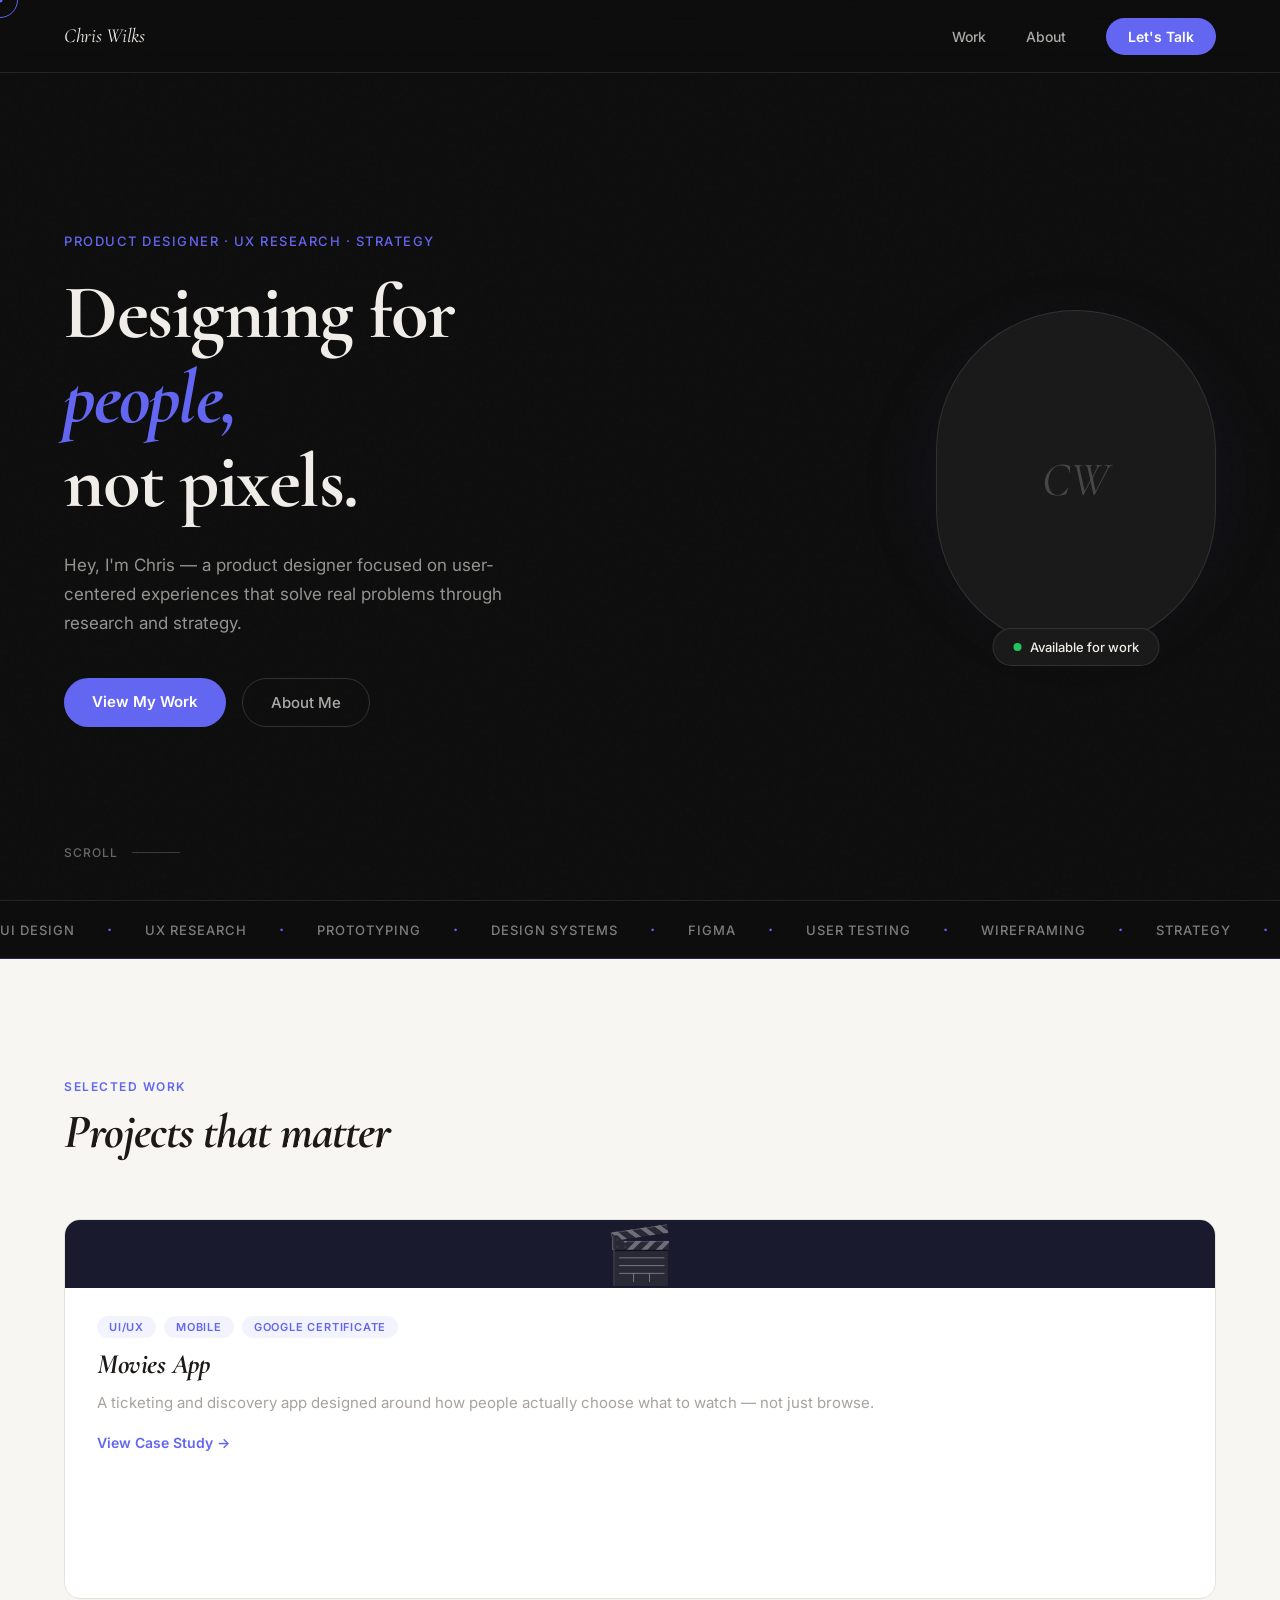
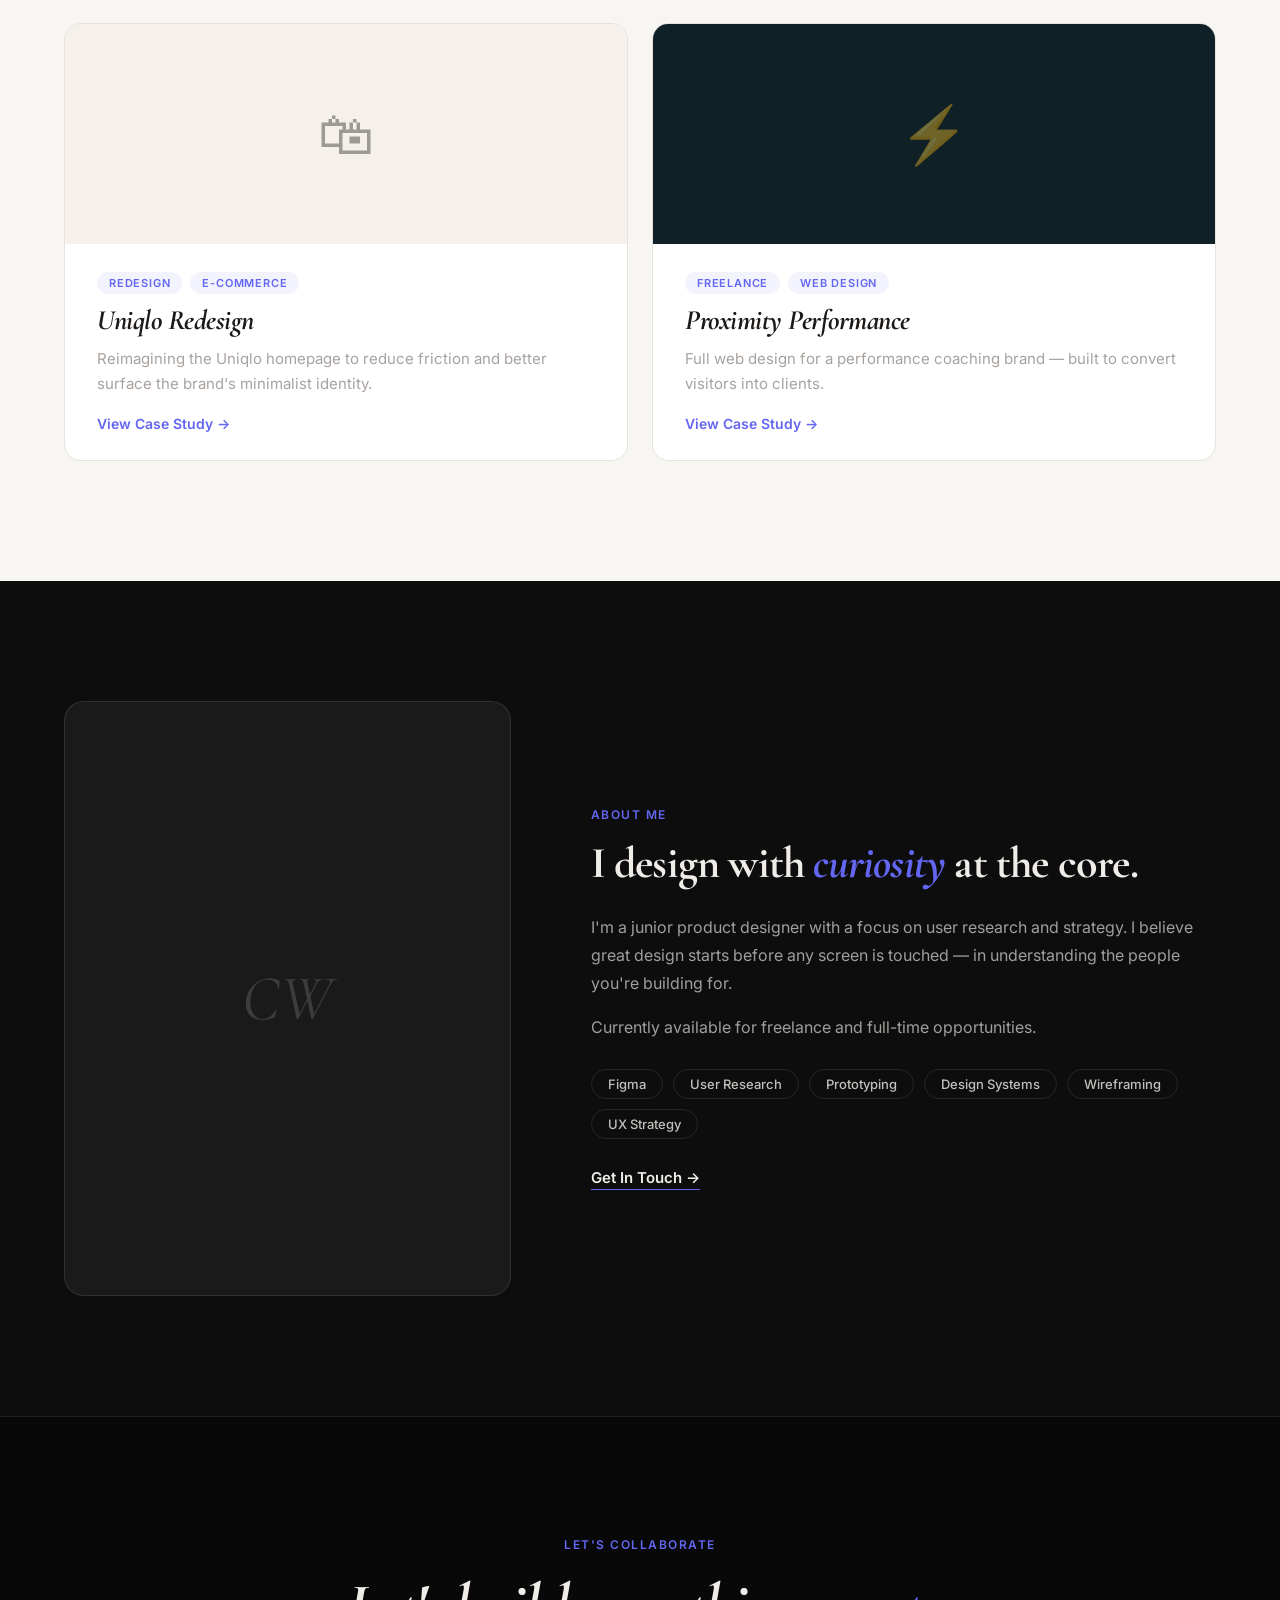
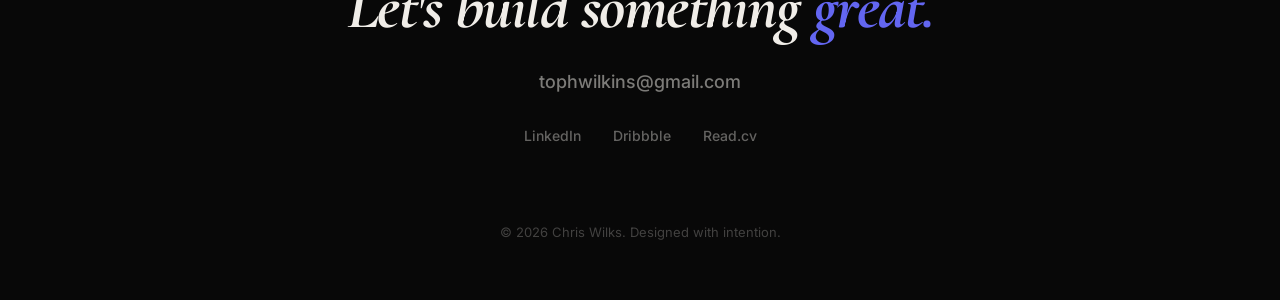
==== index.html @ 3cba1831 "Add files via upload" ====
<!DOCTYPE html>
<html lang="en">
<head>
  <meta charset="UTF-8" />
  <meta name="viewport" content="width=device-width, initial-scale=1.0"/>
  <title>Chris Wilks — Product Designer</title>
  <link href="https://fonts.googleapis.com/css2?family=Cormorant+Garamond:ital,wght@0,600;1,400;1,600;1,700&family=Inter:wght@400;500;600&display=swap" rel="stylesheet">
  <link rel="stylesheet" href="style.css">
</head>
<body>

  <!-- Custom Cursor -->
  <div class="cursor" id="cursor"></div>
  <div class="cursor-dot" id="cursorDot"></div>

  <!-- ══ NAV ══ -->
  <nav class="nav">
    <a href="/" class="nav__logo">Chris Wilks</a>
    <ul class="nav__links" id="navLinks">
      <li><a href="#work">Work</a></li>
      <li><a href="#about">About</a></li>
      <li><a href="#contact" class="nav__cta">Let's Talk</a></li>
    </ul>
    <button class="nav__hamburger" id="navHamburger" aria-label="Toggle menu">
      <span></span>
      <span></span>
      <span></span>
    </button>
  </nav>
  <div class="nav__overlay" id="navOverlay"></div>

  <!-- ══ HERO ══ -->
  <section class="hero">
    <div class="hero__inner">
      <div class="hero__text">
        <p class="hero__eyebrow">Product Designer · UX Research · Strategy</p>
        <h1 class="hero__heading">
          <span class="hero__line" data-delay="0">Designing for</span>
          <span class="hero__line hero__line--italic" data-delay="120">people,</span>
          <span class="hero__line" data-delay="240">not pixels.</span>
        </h1>
        <p class="hero__sub">Hey, I'm Chris — a product designer focused on user-centered experiences that solve real problems through research and strategy.</p>
        <div class="hero__actions">
          <a href="#work" class="hero__btn-primary">View My Work</a>
          <a href="#about" class="hero__btn-ghost">About Me</a>
        </div>
      </div>
      <div class="hero__visual">
        <div class="hero__blob"></div>
        <div class="hero__avatar">
          <div class="hero__avatar-placeholder">CW</div>
        </div>
        <div class="hero__badge">
          <span class="hero__badge-dot"></span>
          Available for work
        </div>
      </div>
    </div>
    <div class="hero__scroll">
      <span>Scroll</span>
      <div class="hero__scroll-line"></div>
    </div>
  </section>

  <!-- ══ MARQUEE ══ -->
  <div class="marquee">
    <div class="marquee__track">
      <span>UI Design</span>
      <span class="marquee__dot">·</span>
      <span>UX Research</span>
      <span class="marquee__dot">·</span>
      <span>Prototyping</span>
      <span class="marquee__dot">·</span>
      <span>Design Systems</span>
      <span class="marquee__dot">·</span>
      <span>Figma</span>
      <span class="marquee__dot">·</span>
      <span>User Testing</span>
      <span class="marquee__dot">·</span>
      <span>Wireframing</span>
      <span class="marquee__dot">·</span>
      <span>Strategy</span>
      <span class="marquee__dot">·</span>
      <span>UI Design</span>
      <span class="marquee__dot">·</span>
      <span>UX Research</span>
      <span class="marquee__dot">·</span>
      <span>Prototyping</span>
      <span class="marquee__dot">·</span>
      <span>Design Systems</span>
      <span class="marquee__dot">·</span>
      <span>Figma</span>
      <span class="marquee__dot">·</span>
      <span>User Testing</span>
      <span class="marquee__dot">·</span>
      <span>Wireframing</span>
      <span class="marquee__dot">·</span>
      <span>Strategy</span>
      <span class="marquee__dot">·</span>
    </div>
  </div>

  <!-- ══ WORK ══ -->
  <section class="work" id="work">
    <div class="work__inner">
      <div class="work__header">
        <p class="work__eyebrow">Selected Work</p>
        <h2 class="work__heading">Projects that matter</h2>
      </div>

      <div class="work__grid">

        <a href="#" class="work__card work__card--large">
          <div class="work__card-image" style="background-color: #1a1a2e;">
            <div class="work__card-img-placeholder">🎬</div>
          </div>
          <div class="work__card-content">
            <div class="work__card-tags">
              <span class="work__tag">UI/UX</span>
              <span class="work__tag">Mobile</span>
              <span class="work__tag">Google Certificate</span>
            </div>
            <h3 class="work__card-title">Movies App</h3>
            <p class="work__card-desc">A ticketing and discovery app designed around how people actually choose what to watch — not just browse.</p>
            <span class="work__card-link">View Case Study →</span>
          </div>
        </a>

        <a href="#" class="work__card">
          <div class="work__card-image" style="background-color: #f5f0eb;">
            <div class="work__card-img-placeholder">🛍</div>
          </div>
          <div class="work__card-content">
            <div class="work__card-tags">
              <span class="work__tag">Redesign</span>
              <span class="work__tag">E-commerce</span>
            </div>
            <h3 class="work__card-title">Uniqlo Redesign</h3>
            <p class="work__card-desc">Reimagining the Uniqlo homepage to reduce friction and better surface the brand's minimalist identity.</p>
            <span class="work__card-link">View Case Study →</span>
          </div>
        </a>

        <a href="#" class="work__card">
          <div class="work__card-image" style="background-color: #0f2027;">
            <div class="work__card-img-placeholder">⚡</div>
          </div>
          <div class="work__card-content">
            <div class="work__card-tags">
              <span class="work__tag">Freelance</span>
              <span class="work__tag">Web Design</span>
            </div>
            <h3 class="work__card-title">Proximity Performance</h3>
            <p class="work__card-desc">Full web design for a performance coaching brand — built to convert visitors into clients.</p>
            <span class="work__card-link">View Case Study →</span>
          </div>
        </a>

      </div>
    </div>
  </section>

  <!-- ══ ABOUT ══ -->
  <section class="about" id="about">
    <div class="about__inner">
      <div class="about__left">
        <div class="about__photo">
          <div class="about__photo-placeholder">CW</div>
        </div>
      </div>
      <div class="about__right">
        <p class="about__eyebrow">About Me</p>
        <h2 class="about__heading">I design with <em>curiosity</em> at the core.</h2>
        <p class="about__bio">I'm a junior product designer with a focus on user research and strategy. I believe great design starts before any screen is touched — in understanding the people you're building for.</p>
        <p class="about__bio">Currently available for freelance and full-time opportunities.</p>
        <div class="about__skills">
          <span class="about__skill">Figma</span>
          <span class="about__skill">User Research</span>
          <span class="about__skill">Prototyping</span>
          <span class="about__skill">Design Systems</span>
          <span class="about__skill">Wireframing</span>
          <span class="about__skill">UX Strategy</span>
        </div>
        <a href="mailto:tophwilkins@gmail.com" class="about__btn">Get In Touch →</a>
      </div>
    </div>
  </section>

  <!-- ══ FOOTER CTA ══ -->
  <footer class="footer" id="contact">
    <div class="footer__inner">
      <p class="footer__eyebrow">Let's collaborate</p>
      <h2 class="footer__heading">Let's build something <em>great.</em></h2>
      <a href="mailto:tophwilkins@gmail.com" class="footer__email">tophwilkins@gmail.com</a>
      <div class="footer__links">
        <a href="#">LinkedIn</a>
        <a href="#">Dribbble</a>
        <a href="#">Read.cv</a>
      </div>
      <p class="footer__copy">© 2026 Chris Wilks. Designed with intention.</p>
    </div>
  </footer>

  <script src="script.js"></script>
</body>
</html>
---- style.css ----
/* ══════════════════════════════════
   RESET & BASE
══════════════════════════════════ */

*, *::before, *::after {
  box-sizing: border-box;
  margin: 0;
  padding: 0;
}

:root {
  --bg-dark: #0D0D0D;
  --bg-light: #F7F6F3;
  --text-light: #F0EDE8;
  --text-dark: #1C1917;
  --text-muted: #A8A29E;
  --accent: #6366F1;
  --border: #E5E2DC;
  --border-dark: rgba(255,255,255,0.1);
  --font-serif: 'Babylon', 'Cormorant Garamond', Georgia, serif;
  --font-sans: 'Inter', sans-serif;
}

html {
  scroll-behavior: smooth;
}

body {
  font-family: var(--font-sans);
  background: var(--bg-light);
  color: var(--text-dark);
  cursor: none;
  overflow-x: hidden;
}

/* Restore cursor on touch devices */
@media (hover: none) {
  body { cursor: auto; }
  .cursor, .cursor-dot { display: none; }
}

a {
  text-decoration: none;
  color: inherit;
}

/* ══════════════════════════════════
   CUSTOM CURSOR
══════════════════════════════════ */

.cursor {
  position: fixed;
  width: 36px;
  height: 36px;
  border: 1.5px solid var(--accent);
  border-radius: 50%;
  pointer-events: none;
  z-index: 9999;
  transform: translate(-50%, -50%);
  transition: transform 0.15s ease, width 0.2s ease, height 0.2s ease, background 0.2s ease;
}

.cursor-dot {
  position: fixed;
  width: 5px;
  height: 5px;
  background: var(--accent);
  border-radius: 50%;
  pointer-events: none;
  z-index: 9999;
  transform: translate(-50%, -50%);
  transition: transform 0.05s ease;
}

body:has(a:hover) .cursor,
body:has(button:hover) .cursor {
  width: 56px;
  height: 56px;
  background: rgba(99, 102, 241, 0.1);
}

/* ══════════════════════════════════
   NAV
══════════════════════════════════ */

.nav {
  position: fixed;
  top: 0;
  left: 0;
  right: 0;
  z-index: 100;
  display: flex;
  align-items: center;
  justify-content: space-between;
  padding: 24px 64px;
  background: rgba(13, 13, 13, 0.85);
  backdrop-filter: blur(12px);
  -webkit-backdrop-filter: blur(12px);
  border-bottom: 1px solid var(--border-dark);
  transition: padding 0.3s ease;
}

.nav__hamburger { display: none; }

.nav__logo {
  font-family: var(--font-serif);
  font-style: italic;
  font-size: 20px;
  color: var(--text-light);
  letter-spacing: -0.3px;
}

.nav__links {
  display: flex;
  align-items: center;
  gap: 40px;
  list-style: none;
}

.nav__links a {
  font-size: 14px;
  font-weight: 500;
  color: rgba(240, 237, 232, 0.7);
  transition: color 0.2s ease;
}

.nav__links a:hover {
  color: var(--text-light);
}

.nav__cta {
  background: var(--accent) !important;
  color: #ffffff !important;
  padding: 10px 22px;
  border-radius: 100px;
  font-weight: 600 !important;
  transition: opacity 0.2s ease !important;
}

.nav__cta:hover {
  opacity: 0.88;
}

/* ══════════════════════════════════
   HERO
══════════════════════════════════ */

.hero {
  min-height: 100vh;
  background: var(--bg-dark);
  display: flex;
  flex-direction: column;
  justify-content: center;
  padding: 140px 64px 80px;
  position: relative;
  overflow: hidden;
}

.hero::before {
  content: '';
  position: absolute;
  inset: 0;
  background-image: url("data:image/svg+xml,%3Csvg viewBox='0 0 256 256' xmlns='http://www.w3.org/2000/svg'%3E%3Cfilter id='noise'%3E%3CfeTurbulence type='fractalNoise' baseFrequency='0.9' numOctaves='4' stitchTiles='stitch'/%3E%3C/filter%3E%3Crect width='100%25' height='100%25' filter='url(%23noise)' opacity='0.04'/%3E%3C/svg%3E");
  opacity: 0.4;
  pointer-events: none;
}

.hero__inner {
  display: flex;
  align-items: center;
  justify-content: space-between;
  gap: 60px;
  max-width: 1200px;
  margin: 0 auto;
  width: 100%;
  position: relative;
  z-index: 1;
}

.hero__text {
  max-width: 640px;
}

.hero__eyebrow {
  font-size: 13px;
  font-weight: 500;
  letter-spacing: 1.5px;
  text-transform: uppercase;
  color: var(--accent);
  margin-bottom: 24px;
  opacity: 0;
  transform: translateY(16px);
  animation: fadeUp 0.6s ease forwards 0.1s;
}

.hero__heading {
  font-family: var(--font-serif);
  font-size: clamp(52px, 6vw, 80px);
  line-height: 1.05;
  color: var(--text-light);
  letter-spacing: -1.5px;
  margin-bottom: 28px;
  display: flex;
  flex-direction: column;
  gap: 4px;
}

.hero__line {
  display: block;
  opacity: 0;
  transform: translateY(24px);
  animation: fadeUp 0.7s ease forwards;
}

.hero__line[data-delay="0"]   { animation-delay: 0.25s; }
.hero__line[data-delay="120"] { animation-delay: 0.37s; }
.hero__line[data-delay="240"] { animation-delay: 0.49s; }

.hero__line--italic {
  font-style: italic;
  color: var(--accent);
}

.hero__sub {
  font-size: 17px;
  line-height: 1.7;
  color: rgba(240, 237, 232, 0.6);
  margin-bottom: 40px;
  max-width: 480px;
  opacity: 0;
  transform: translateY(16px);
  animation: fadeUp 0.6s ease forwards 0.6s;
}

.hero__actions {
  display: flex;
  gap: 16px;
  opacity: 0;
  transform: translateY(16px);
  animation: fadeUp 0.6s ease forwards 0.75s;
}

.hero__btn-primary {
  background: var(--accent);
  color: #ffffff;
  padding: 14px 28px;
  border-radius: 100px;
  font-weight: 600;
  font-size: 15px;
  transition: opacity 0.2s ease, transform 0.2s ease;
}

.hero__btn-primary:hover {
  opacity: 0.88;
  transform: translateY(-2px);
}

.hero__btn-ghost {
  color: rgba(240, 237, 232, 0.7);
  padding: 14px 28px;
  border-radius: 100px;
  border: 1px solid rgba(255,255,255,0.15);
  font-weight: 500;
  font-size: 15px;
  transition: border-color 0.2s ease, color 0.2s ease;
}

.hero__btn-ghost:hover {
  border-color: rgba(255,255,255,0.4);
  color: var(--text-light);
}

.hero__visual {
  position: relative;
  flex-shrink: 0;
  opacity: 0;
  animation: fadeUp 0.8s ease forwards 0.5s;
}

.hero__blob {
  position: absolute;
  width: 320px;
  height: 320px;
  border-radius: 50%;
  background: radial-gradient(circle, rgba(99,102,241,0.25) 0%, transparent 70%);
  top: 50%;
  left: 50%;
  transform: translate(-50%, -50%);
  filter: blur(40px);
  pointer-events: none;
}

.hero__avatar {
  width: 280px;
  height: 340px;
  border-radius: 160px;
  background: #1a1a1a;
  border: 1px solid var(--border-dark);
  overflow: hidden;
  display: flex;
  align-items: center;
  justify-content: center;
  position: relative;
}

.hero__avatar-placeholder {
  font-family: var(--font-serif);
  font-style: italic;
  font-size: 48px;
  color: rgba(255,255,255,0.2);
}

.hero__badge {
  position: absolute;
  bottom: -16px;
  left: 50%;
  transform: translateX(-50%);
  background: #1a1a1a;
  border: 1px solid var(--border-dark);
  border-radius: 100px;
  padding: 10px 20px;
  font-size: 13px;
  font-weight: 500;
  color: var(--text-light);
  white-space: nowrap;
  display: flex;
  align-items: center;
  gap: 8px;
}

.hero__badge-dot {
  width: 8px;
  height: 8px;
  background: #22c55e;
  border-radius: 50%;
  animation: pulse 2s ease infinite;
}

.hero__scroll {
  position: absolute;
  bottom: 40px;
  left: 64px;
  display: flex;
  align-items: center;
  gap: 14px;
  color: rgba(240,237,232,0.4);
  font-size: 12px;
  font-weight: 500;
  letter-spacing: 1px;
  text-transform: uppercase;
  z-index: 1;
  opacity: 0;
  animation: fadeUp 0.6s ease forwards 1s;
}

.hero__scroll-line {
  width: 48px;
  height: 1px;
  background: rgba(240,237,232,0.2);
  position: relative;
  overflow: hidden;
}

.hero__scroll-line::after {
  content: '';
  position: absolute;
  top: 0;
  left: -100%;
  width: 100%;
  height: 100%;
  background: var(--accent);
  animation: scrollLine 2s ease infinite 1.2s;
}

/* ══════════════════════════════════
   MARQUEE
══════════════════════════════════ */

.marquee {
  background: var(--bg-dark);
  border-top: 1px solid var(--border-dark);
  border-bottom: 1px solid rgba(99,102,241,0.3);
  padding: 18px 0;
  overflow: hidden;
}

.marquee__track {
  display: flex;
  align-items: center;
  gap: 32px;
  white-space: nowrap;
  animation: marqueeScroll 22s linear infinite;
  width: max-content;
}

.marquee__track span {
  font-size: 13px;
  font-weight: 500;
  letter-spacing: 1px;
  text-transform: uppercase;
  color: rgba(240,237,232,0.5);
}

.marquee__dot {
  color: var(--accent) !important;
  font-size: 18px !important;
}

/* ══════════════════════════════════
   WORK
══════════════════════════════════ */

.work {
  background: var(--bg-light);
  padding: 120px 64px;
}

.work__inner {
  max-width: 1200px;
  margin: 0 auto;
}

.work__header {
  margin-bottom: 60px;
}

.work__eyebrow {
  font-size: 12px;
  font-weight: 600;
  letter-spacing: 1.5px;
  text-transform: uppercase;
  color: var(--accent);
  margin-bottom: 12px;
}

.work__heading {
  font-family: var(--font-serif);
  font-size: 48px;
  font-style: italic;
  line-height: 1.1;
  color: var(--text-dark);
  letter-spacing: -1px;
}

.work__grid {
  display: grid;
  grid-template-columns: 1fr 1fr;
  grid-template-rows: auto auto;
  gap: 24px;
}

.work__card--large {
  grid-column: 1 / -1;
  display: grid;
  grid-template-columns: 1.2fr 1fr;
  min-height: 380px;
}

.work__card {
  display: flex;
  flex-direction: column;
  border-radius: 16px;
  overflow: hidden;
  border: 1px solid var(--border);
  background: #ffffff;
  transition: transform 0.3s ease, box-shadow 0.3s ease;
}

.work__card:hover {
  transform: translateY(-6px);
  box-shadow: 0 24px 60px rgba(0,0,0,0.1);
}

.work__card-image {
  position: relative;
  overflow: hidden;
  display: flex;
  align-items: center;
  justify-content: center;
  min-height: 220px;
  background-size: cover;
  background-position: center;
  transition: transform 0.4s ease;
}

.work__card:hover .work__card-image {
  transform: scale(1.03);
}

.work__card--large .work__card-image {
  min-height: unset;
}

.work__card-img-placeholder {
  font-size: 56px;
  opacity: 0.4;
}

.work__card-content {
  padding: 28px 32px;
  display: flex;
  flex-direction: column;
  gap: 10px;
  justify-content: center;
}

.work__card-tags {
  display: flex;
  gap: 8px;
  flex-wrap: wrap;
}

.work__tag {
  font-size: 11px;
  font-weight: 600;
  letter-spacing: 0.8px;
  text-transform: uppercase;
  color: var(--accent);
  background: rgba(99,102,241,0.08);
  border-radius: 100px;
  padding: 4px 12px;
}

.work__card-title {
  font-family: var(--font-serif);
  font-size: 28px;
  font-style: italic;
  color: var(--text-dark);
  letter-spacing: -0.5px;
  line-height: 1.2;
}

.work__card-desc {
  font-size: 15px;
  line-height: 1.65;
  color: var(--text-muted);
}

.work__card-link {
  font-size: 14px;
  font-weight: 600;
  color: var(--accent);
  margin-top: 8px;
  display: inline-block;
  transition: letter-spacing 0.2s ease;
}

.work__card:hover .work__card-link {
  letter-spacing: 0.3px;
}

/* ══════════════════════════════════
   ABOUT
══════════════════════════════════ */

.about {
  background: var(--bg-dark);
  padding: 120px 64px;
}

.about__inner {
  max-width: 1200px;
  margin: 0 auto;
  display: grid;
  grid-template-columns: 1fr 1.4fr;
  gap: 80px;
  align-items: center;
}

.about__photo {
  aspect-ratio: 3/4;
  border-radius: 20px;
  overflow: hidden;
  background: #1a1a1a;
  border: 1px solid var(--border-dark);
  display: flex;
  align-items: center;
  justify-content: center;
}

.about__photo-placeholder {
  font-family: var(--font-serif);
  font-style: italic;
  font-size: 64px;
  color: rgba(255,255,255,0.15);
}

.about__eyebrow {
  font-size: 12px;
  font-weight: 600;
  letter-spacing: 1.5px;
  text-transform: uppercase;
  color: var(--accent);
  margin-bottom: 16px;
}

.about__heading {
  font-family: var(--font-serif);
  font-size: 44px;
  line-height: 1.15;
  color: var(--text-light);
  letter-spacing: -0.8px;
  margin-bottom: 24px;
}

.about__heading em {
  font-style: italic;
  color: var(--accent);
}

.about__bio {
  font-size: 16px;
  line-height: 1.75;
  color: rgba(240,237,232,0.65);
  margin-bottom: 16px;
}

.about__skills {
  display: flex;
  flex-wrap: wrap;
  gap: 10px;
  margin: 28px 0;
}

.about__skill {
  font-size: 13px;
  font-weight: 500;
  color: rgba(240,237,232,0.8);
  border: 1px solid var(--border-dark);
  border-radius: 100px;
  padding: 6px 16px;
}

.about__btn {
  display: inline-block;
  color: var(--text-light);
  font-size: 15px;
  font-weight: 600;
  border-bottom: 1px solid var(--accent);
  padding-bottom: 2px;
  transition: color 0.2s ease;
}

.about__btn:hover {
  color: var(--accent);
}

/* ══════════════════════════════════
   FOOTER CTA
══════════════════════════════════ */

.footer {
  background: #080808;
  padding: 120px 64px 60px;
  border-top: 1px solid var(--border-dark);
}

.footer__inner {
  max-width: 1200px;
  margin: 0 auto;
  display: flex;
  flex-direction: column;
  align-items: center;
  text-align: center;
  gap: 20px;
}

.footer__eyebrow {
  font-size: 12px;
  font-weight: 600;
  letter-spacing: 1.5px;
  text-transform: uppercase;
  color: var(--accent);
}

.footer__heading {
  font-family: var(--font-serif);
  font-size: clamp(40px, 5vw, 72px);
  font-style: italic;
  line-height: 1.1;
  color: var(--text-light);
  letter-spacing: -1.5px;
}

.footer__heading em {
  color: var(--accent);
}

.footer__email {
  font-size: 18px;
  font-weight: 500;
  color: rgba(240,237,232,0.5);
  margin-top: 8px;
  transition: color 0.2s ease;
  border-bottom: 1px solid transparent;
  padding-bottom: 2px;
}

.footer__email:hover {
  color: var(--text-light);
  border-color: var(--accent);
}

.footer__links {
  display: flex;
  gap: 32px;
  margin-top: 12px;
}

.footer__links a {
  font-size: 14px;
  font-weight: 500;
  color: rgba(240,237,232,0.4);
  transition: color 0.2s ease;
}

.footer__links a:hover {
  color: var(--text-light);
}

.footer__copy {
  font-size: 13px;
  color: rgba(240,237,232,0.25);
  margin-top: 60px;
}

/* ══════════════════════════════════
   ANIMATIONS
══════════════════════════════════ */

@keyframes fadeUp {
  to {
    opacity: 1;
    transform: translateY(0);
  }
}

@keyframes pulse {
  0%, 100% { opacity: 1; transform: scale(1); }
  50%       { opacity: 0.5; transform: scale(1.4); }
}

@keyframes scrollLine {
  0%   { left: -100%; }
  100% { left: 100%; }
}

@keyframes marqueeScroll {
  from { transform: translateX(0); }
  to   { transform: translateX(-50%); }
}

/* ══════════════════════════════════
   RESPONSIVE
══════════════════════════════════ */

/* ── Tablet (≤1024px) ── */
@media (max-width: 1024px) {
  .hero__inner        { flex-direction: column; text-align: center; }
  .hero__sub          { margin: 0 auto 40px; }
  .hero__actions      { justify-content: center; }
  .hero__visual       { margin-top: 40px; }
  .hero__scroll       { left: 50%; transform: translateX(-50%); }
  .work__card--large  { grid-template-columns: 1fr; }
  .about__inner       { grid-template-columns: 1fr; gap: 48px; }
  .about__photo       { max-width: 320px; max-height: 420px; margin: 0 auto; }
}

/* ── Mobile nav: hamburger ── */
@media (max-width: 768px) {
  .nav                { padding: 18px 24px; }

  .nav__links {
    display: none;
    flex-direction: column;
    align-items: flex-start;
    gap: 0;
    position: fixed;
    top: 0;
    right: 0;
    bottom: 0;
    width: 75vw;
    max-width: 300px;
    background: rgba(13,13,13,0.97);
    backdrop-filter: blur(16px);
    -webkit-backdrop-filter: blur(16px);
    padding: 90px 32px 40px;
    border-left: 1px solid var(--border-dark);
    z-index: 99;
  }

  .nav__links.is-open { display: flex; }

  .nav__links li      { width: 100%; }

  .nav__links a {
    display: block;
    font-size: 22px;
    font-weight: 500;
    padding: 14px 0;
    border-bottom: 1px solid var(--border-dark);
    color: rgba(240,237,232,0.7);
  }

  .nav__links li:last-child a {
    background: none;
    border-radius: 0;
    padding: 14px 0;
    color: var(--accent);
    border-bottom: none;
    margin-top: 16px;
  }

  /* Hamburger button */
  .nav__hamburger {
    display: flex;
    flex-direction: column;
    justify-content: center;
    gap: 5px;
    width: 32px;
    height: 32px;
    cursor: pointer;
    background: none;
    border: none;
    padding: 0;
  }

  .nav__hamburger span {
    display: block;
    width: 100%;
    height: 1.5px;
    background: var(--text-light);
    border-radius: 2px;
    transition: transform 0.3s ease, opacity 0.3s ease;
  }

  .nav__hamburger.is-open span:nth-child(1) { transform: translateY(6.5px) rotate(45deg); }
  .nav__hamburger.is-open span:nth-child(2) { opacity: 0; }
  .nav__hamburger.is-open span:nth-child(3) { transform: translateY(-6.5px) rotate(-45deg); }

  /* Overlay behind menu */
  .nav__overlay {
    display: none;
    position: fixed;
    inset: 0;
    background: rgba(0,0,0,0.5);
    z-index: 98;
  }
  .nav__overlay.is-open { display: block; }

  /* Hero */
  .hero               { padding: 110px 24px 80px; }
  .hero__heading      { letter-spacing: -0.5px; }
  .hero__avatar       { width: 200px; height: 240px; }
  .hero__actions      { flex-direction: column; align-items: center; }
  .hero__btn-primary,
  .hero__btn-ghost    { width: 100%; text-align: center; justify-content: center; }
  .hero__scroll       { display: none; }

  /* Work */
  .work               { padding: 80px 20px; }
  .work__heading      { font-size: 36px; }
  .work__grid         { grid-template-columns: 1fr; }
  .work__card--large  { grid-column: 1; grid-template-columns: 1fr; }
  .work__card--large .work__card-image { min-height: 220px; }

  /* About */
  .about              { padding: 80px 20px; }
  .about__heading     { font-size: 34px; }

  /* Footer */
  .footer             { padding: 80px 20px 48px; }
  .footer__links      { gap: 20px; flex-wrap: wrap; justify-content: center; }
}

/* ── Small mobile (≤480px) ── */
@media (max-width: 480px) {
  .hero__eyebrow      { font-size: 11px; letter-spacing: 1px; }
  .work__heading      { font-size: 30px; }
  .work__card-content { padding: 20px; }
  .about__heading     { font-size: 28px; }
  .footer__heading    { font-size: 34px; }
  .footer__email      { font-size: 15px; word-break: break-all; }
}
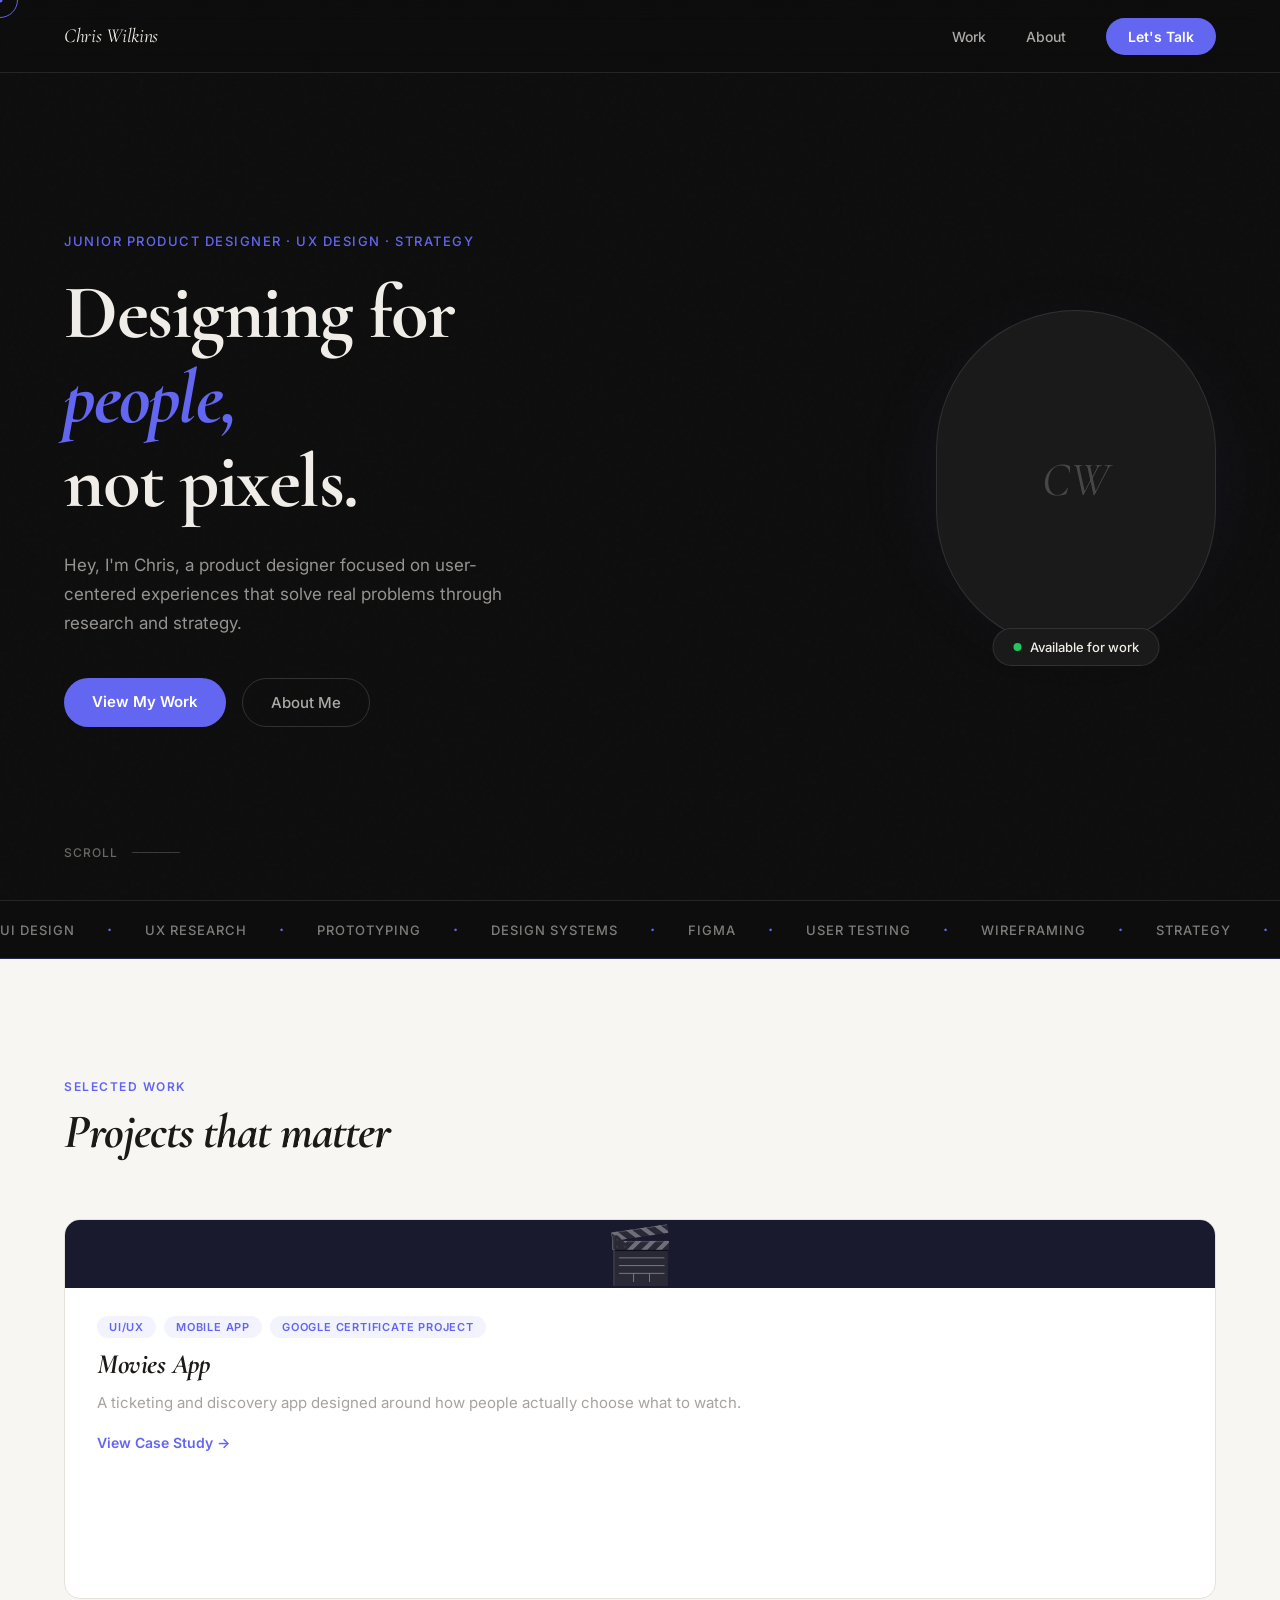
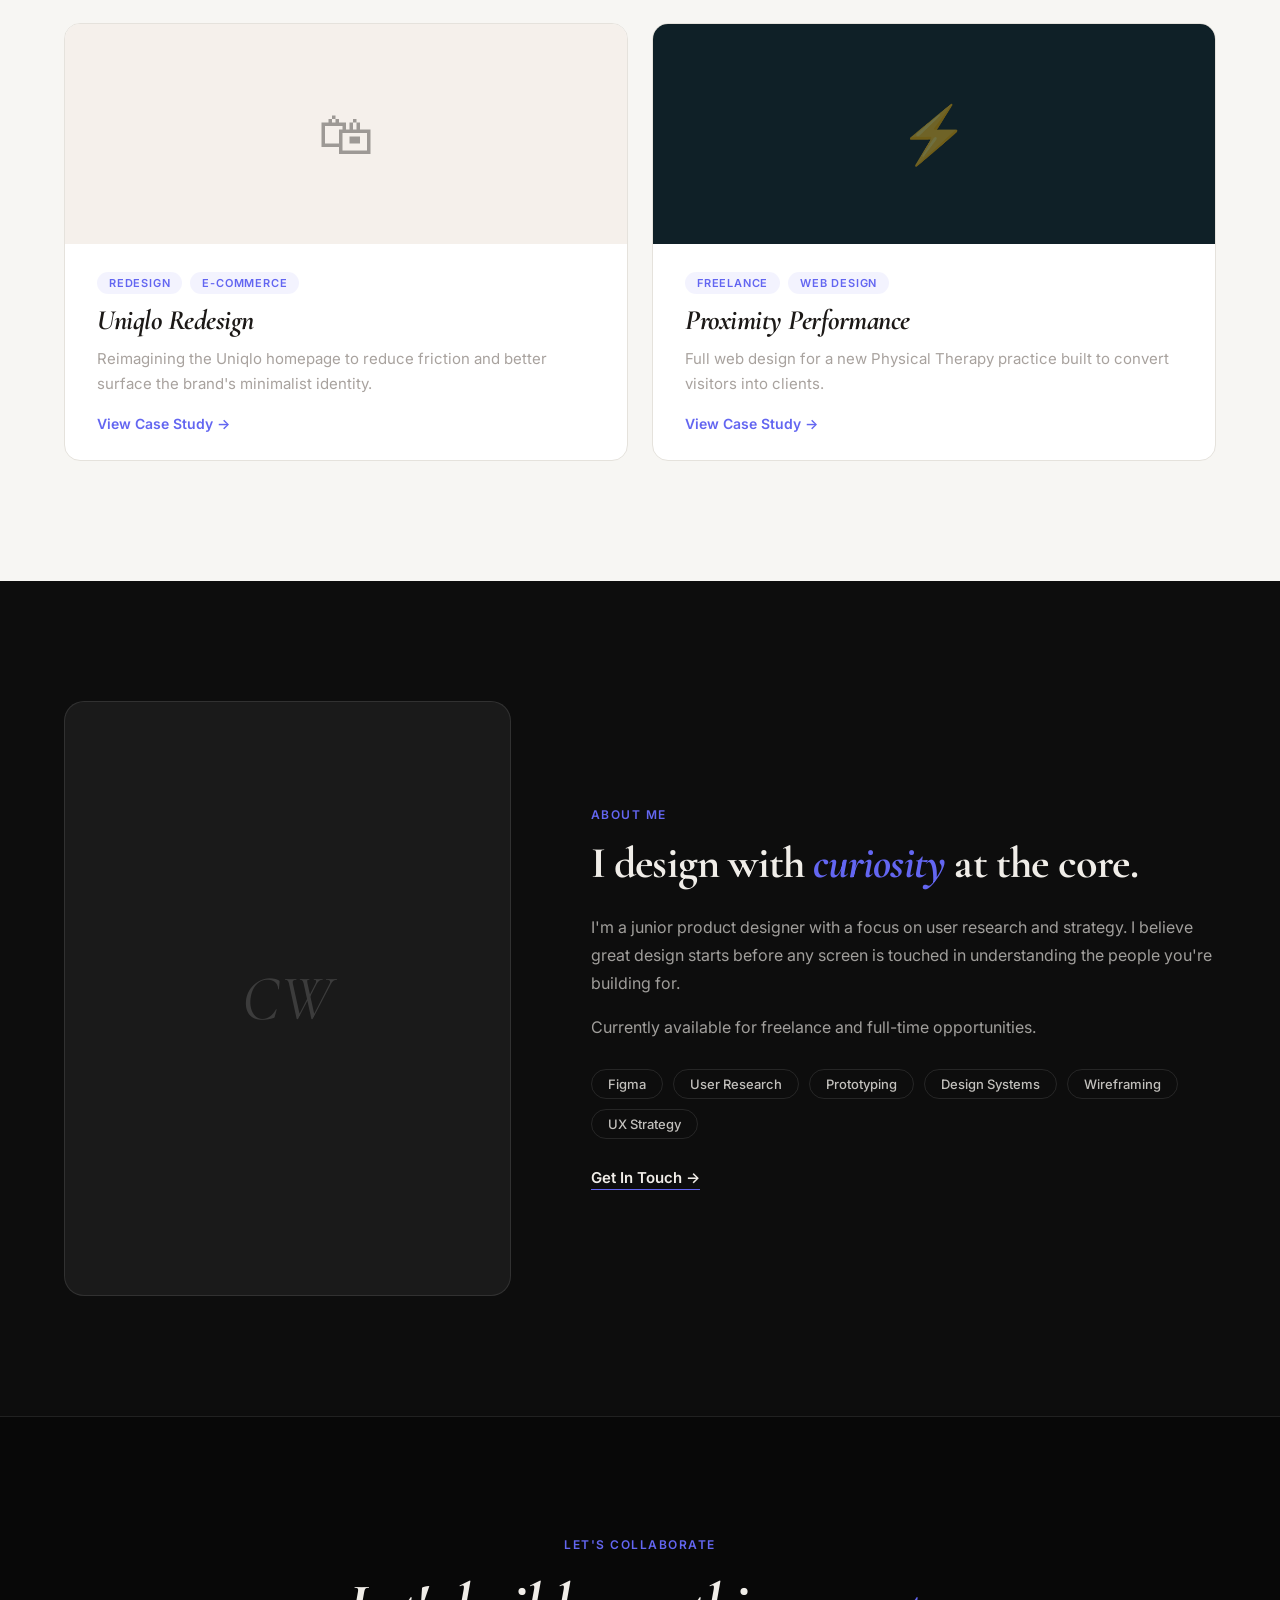
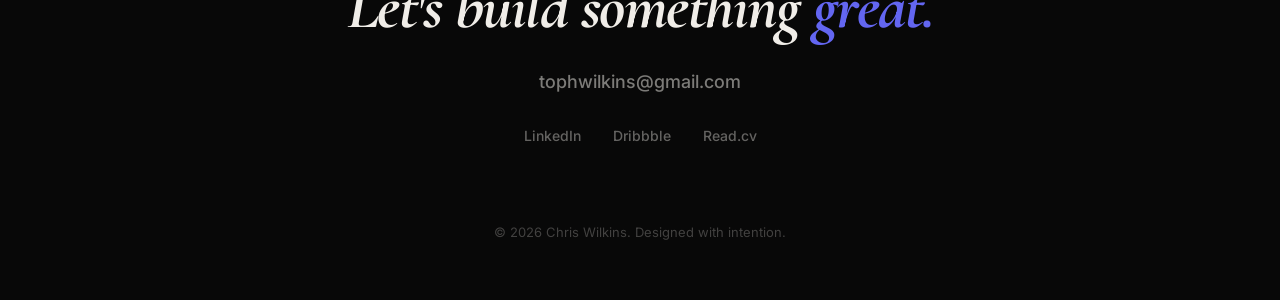
==== commit 982c7712: "Update index.html" ====
--- a/index.html
+++ b/index.html
@@ -3,7 +3,7 @@
 <head>
   <meta charset="UTF-8" />
   <meta name="viewport" content="width=device-width, initial-scale=1.0"/>
-  <title>Chris Wilks — Product Designer</title>
+  <title>Chris Wilkins Product Designer</title>
   <link href="https://fonts.googleapis.com/css2?family=Cormorant+Garamond:ital,wght@0,600;1,400;1,600;1,700&family=Inter:wght@400;500;600&display=swap" rel="stylesheet">
   <link rel="stylesheet" href="style.css">
 </head>
@@ -15,7 +15,7 @@
 
   <!-- ══ NAV ══ -->
   <nav class="nav">
-    <a href="/" class="nav__logo">Chris Wilks</a>
+    <a href="/" class="nav__logo">Chris Wilkins</a>
     <ul class="nav__links" id="navLinks">
       <li><a href="#work">Work</a></li>
       <li><a href="#about">About</a></li>
@@ -33,13 +33,13 @@
   <section class="hero">
     <div class="hero__inner">
       <div class="hero__text">
-        <p class="hero__eyebrow">Product Designer · UX Research · Strategy</p>
+        <p class="hero__eyebrow">Junior Product Designer · UX Design · Strategy</p>
         <h1 class="hero__heading">
           <span class="hero__line" data-delay="0">Designing for</span>
           <span class="hero__line hero__line--italic" data-delay="120">people,</span>
           <span class="hero__line" data-delay="240">not pixels.</span>
         </h1>
-        <p class="hero__sub">Hey, I'm Chris — a product designer focused on user-centered experiences that solve real problems through research and strategy.</p>
+        <p class="hero__sub">Hey, I'm Chris, a product designer focused on user-centered experiences that solve real problems through research and strategy.</p>
         <div class="hero__actions">
           <a href="#work" class="hero__btn-primary">View My Work</a>
           <a href="#about" class="hero__btn-ghost">About Me</a>
@@ -117,11 +117,11 @@
           <div class="work__card-content">
             <div class="work__card-tags">
               <span class="work__tag">UI/UX</span>
-              <span class="work__tag">Mobile</span>
-              <span class="work__tag">Google Certificate</span>
+              <span class="work__tag">Mobile App</span>
+              <span class="work__tag">Google Certificate Project</span>
             </div>
             <h3 class="work__card-title">Movies App</h3>
-            <p class="work__card-desc">A ticketing and discovery app designed around how people actually choose what to watch — not just browse.</p>
+            <p class="work__card-desc">A ticketing and discovery app designed around how people actually choose what to watch.</p>
             <span class="work__card-link">View Case Study →</span>
           </div>
         </a>
@@ -151,7 +151,7 @@
               <span class="work__tag">Web Design</span>
             </div>
             <h3 class="work__card-title">Proximity Performance</h3>
-            <p class="work__card-desc">Full web design for a performance coaching brand — built to convert visitors into clients.</p>
+            <p class="work__card-desc">Full web design for a new Physical Therapy practice built to convert visitors into clients.</p>
             <span class="work__card-link">View Case Study →</span>
           </div>
         </a>
@@ -171,7 +171,7 @@
       <div class="about__right">
         <p class="about__eyebrow">About Me</p>
         <h2 class="about__heading">I design with <em>curiosity</em> at the core.</h2>
-        <p class="about__bio">I'm a junior product designer with a focus on user research and strategy. I believe great design starts before any screen is touched — in understanding the people you're building for.</p>
+        <p class="about__bio">I'm a junior product designer with a focus on user research and strategy. I believe great design starts before any screen is touched in understanding the people you're building for.</p>
         <p class="about__bio">Currently available for freelance and full-time opportunities.</p>
         <div class="about__skills">
           <span class="about__skill">Figma</span>
@@ -197,7 +197,7 @@
         <a href="#">Dribbble</a>
         <a href="#">Read.cv</a>
       </div>
-      <p class="footer__copy">© 2026 Chris Wilks. Designed with intention.</p>
+      <p class="footer__copy">© 2026 Chris Wilkins. Designed with intention.</p>
     </div>
   </footer>
 
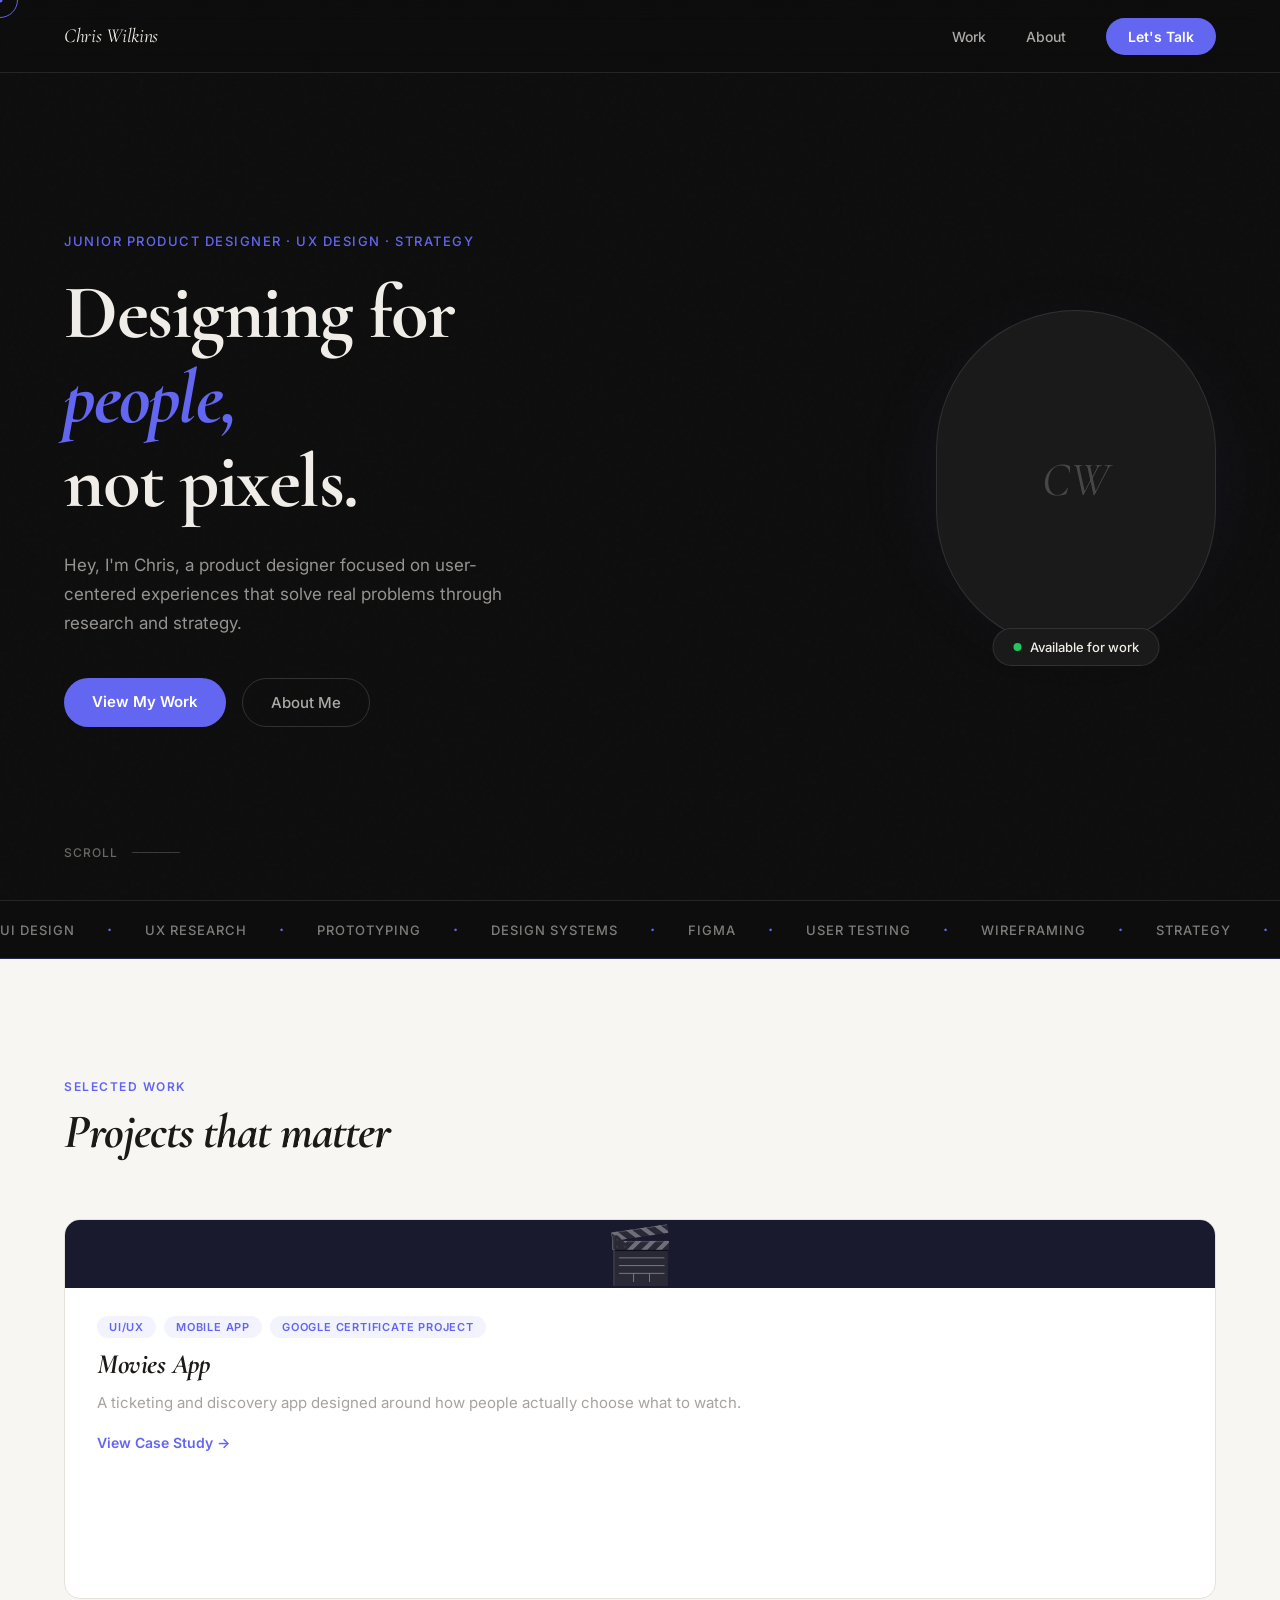
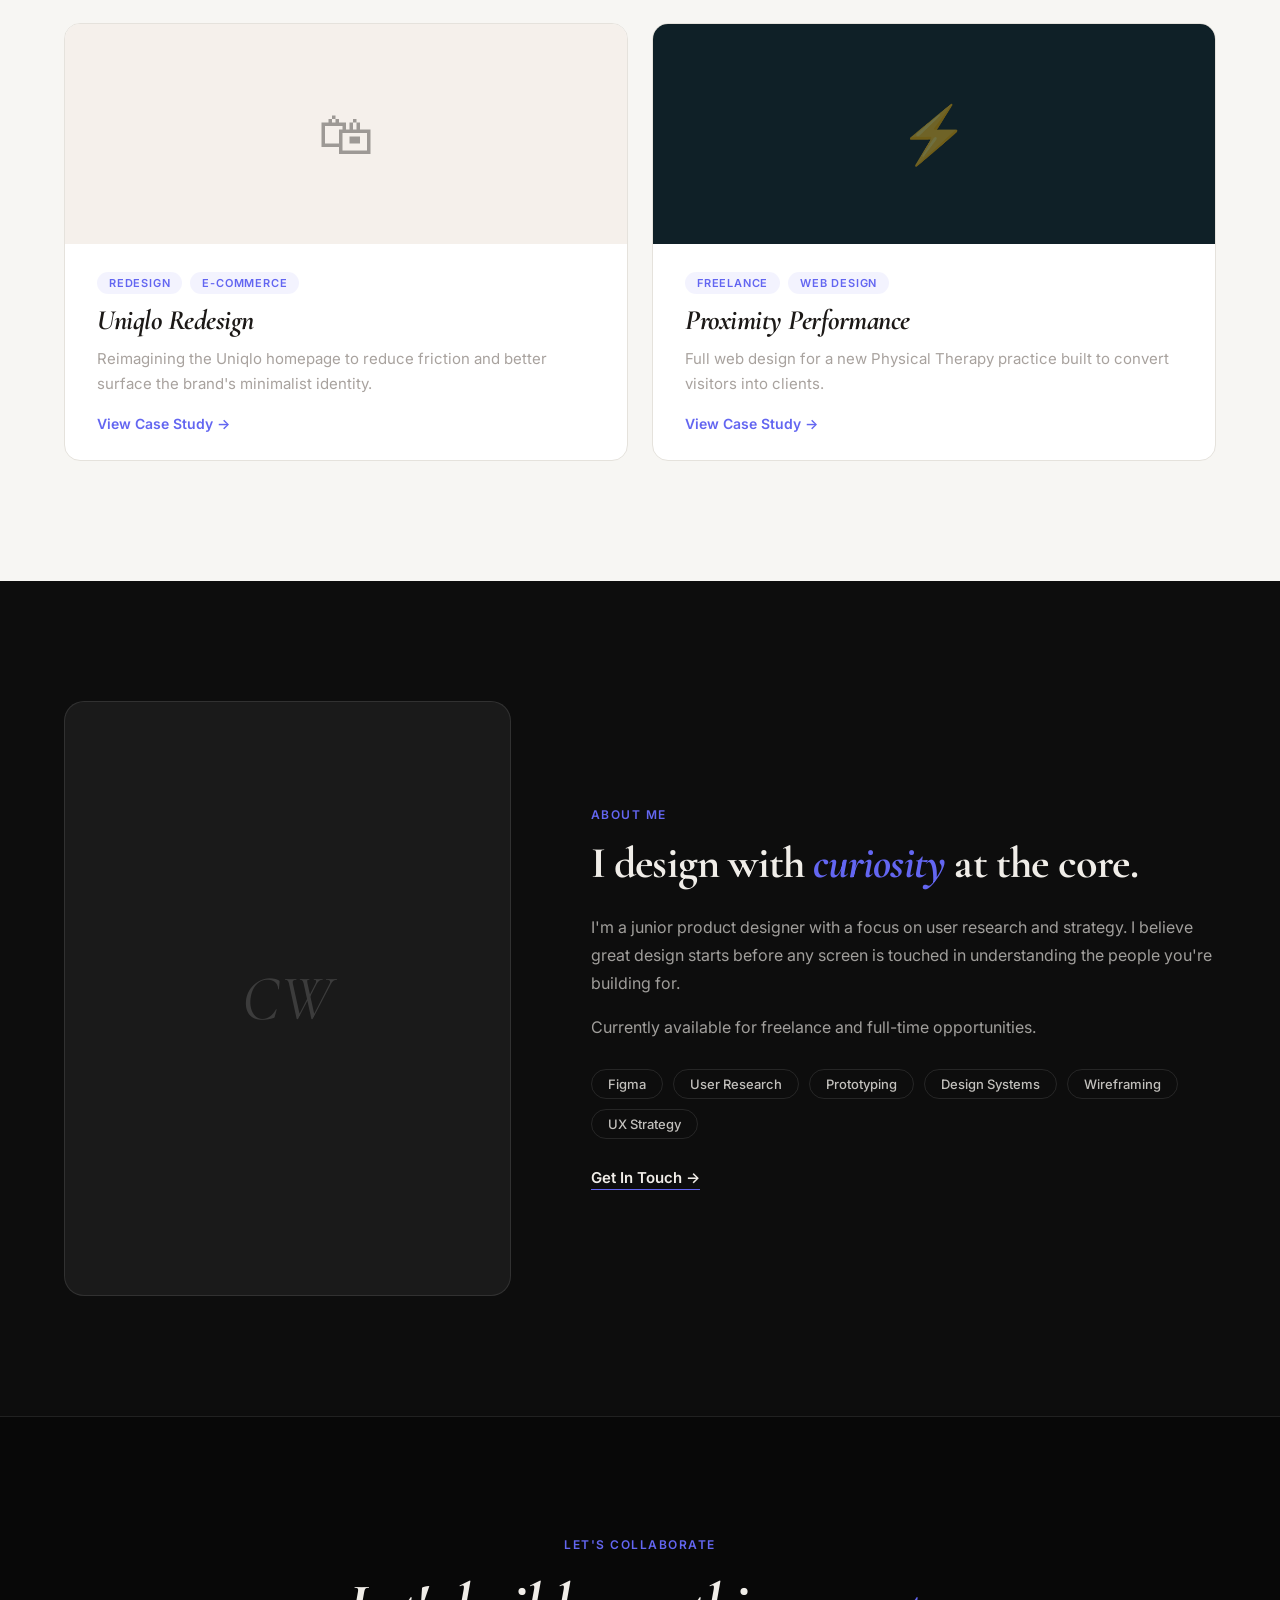
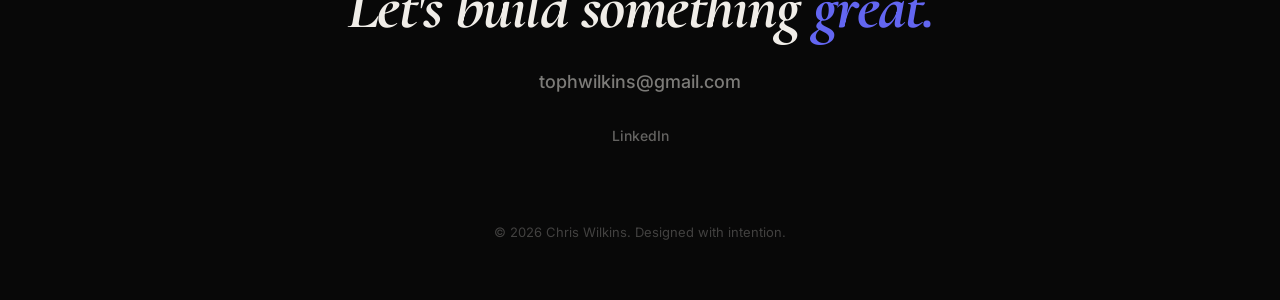
==== commit 3ff34c8e: "Update index.html" ====
--- a/index.html
+++ b/index.html
@@ -3,7 +3,7 @@
 <head>
   <meta charset="UTF-8" />
   <meta name="viewport" content="width=device-width, initial-scale=1.0"/>
-  <title>Chris Wilkins Product Designer</title>
+  <title>Chris Wilkins Junior Product Designer</title>
   <link href="https://fonts.googleapis.com/css2?family=Cormorant+Garamond:ital,wght@0,600;1,400;1,600;1,700&family=Inter:wght@400;500;600&display=swap" rel="stylesheet">
   <link rel="stylesheet" href="style.css">
 </head>
@@ -17,7 +17,7 @@
   <nav class="nav">
     <a href="/" class="nav__logo">Chris Wilkins</a>
     <ul class="nav__links" id="navLinks">
-      <li><a href="#work">Work</a></li>
+      <li><a href="work.html">Work</a></li>
       <li><a href="#about">About</a></li>
       <li><a href="#contact" class="nav__cta">Let's Talk</a></li>
     </ul>
@@ -193,9 +193,7 @@
       <h2 class="footer__heading">Let's build something <em>great.</em></h2>
       <a href="mailto:tophwilkins@gmail.com" class="footer__email">tophwilkins@gmail.com</a>
       <div class="footer__links">
-        <a href="#">LinkedIn</a>
-        <a href="#">Dribbble</a>
-        <a href="#">Read.cv</a>
+        <a href="https://www.linkedin.com/in/chris-wilkins-b003361a0/">LinkedIn</a>
       </div>
       <p class="footer__copy">© 2026 Chris Wilkins. Designed with intention.</p>
     </div>
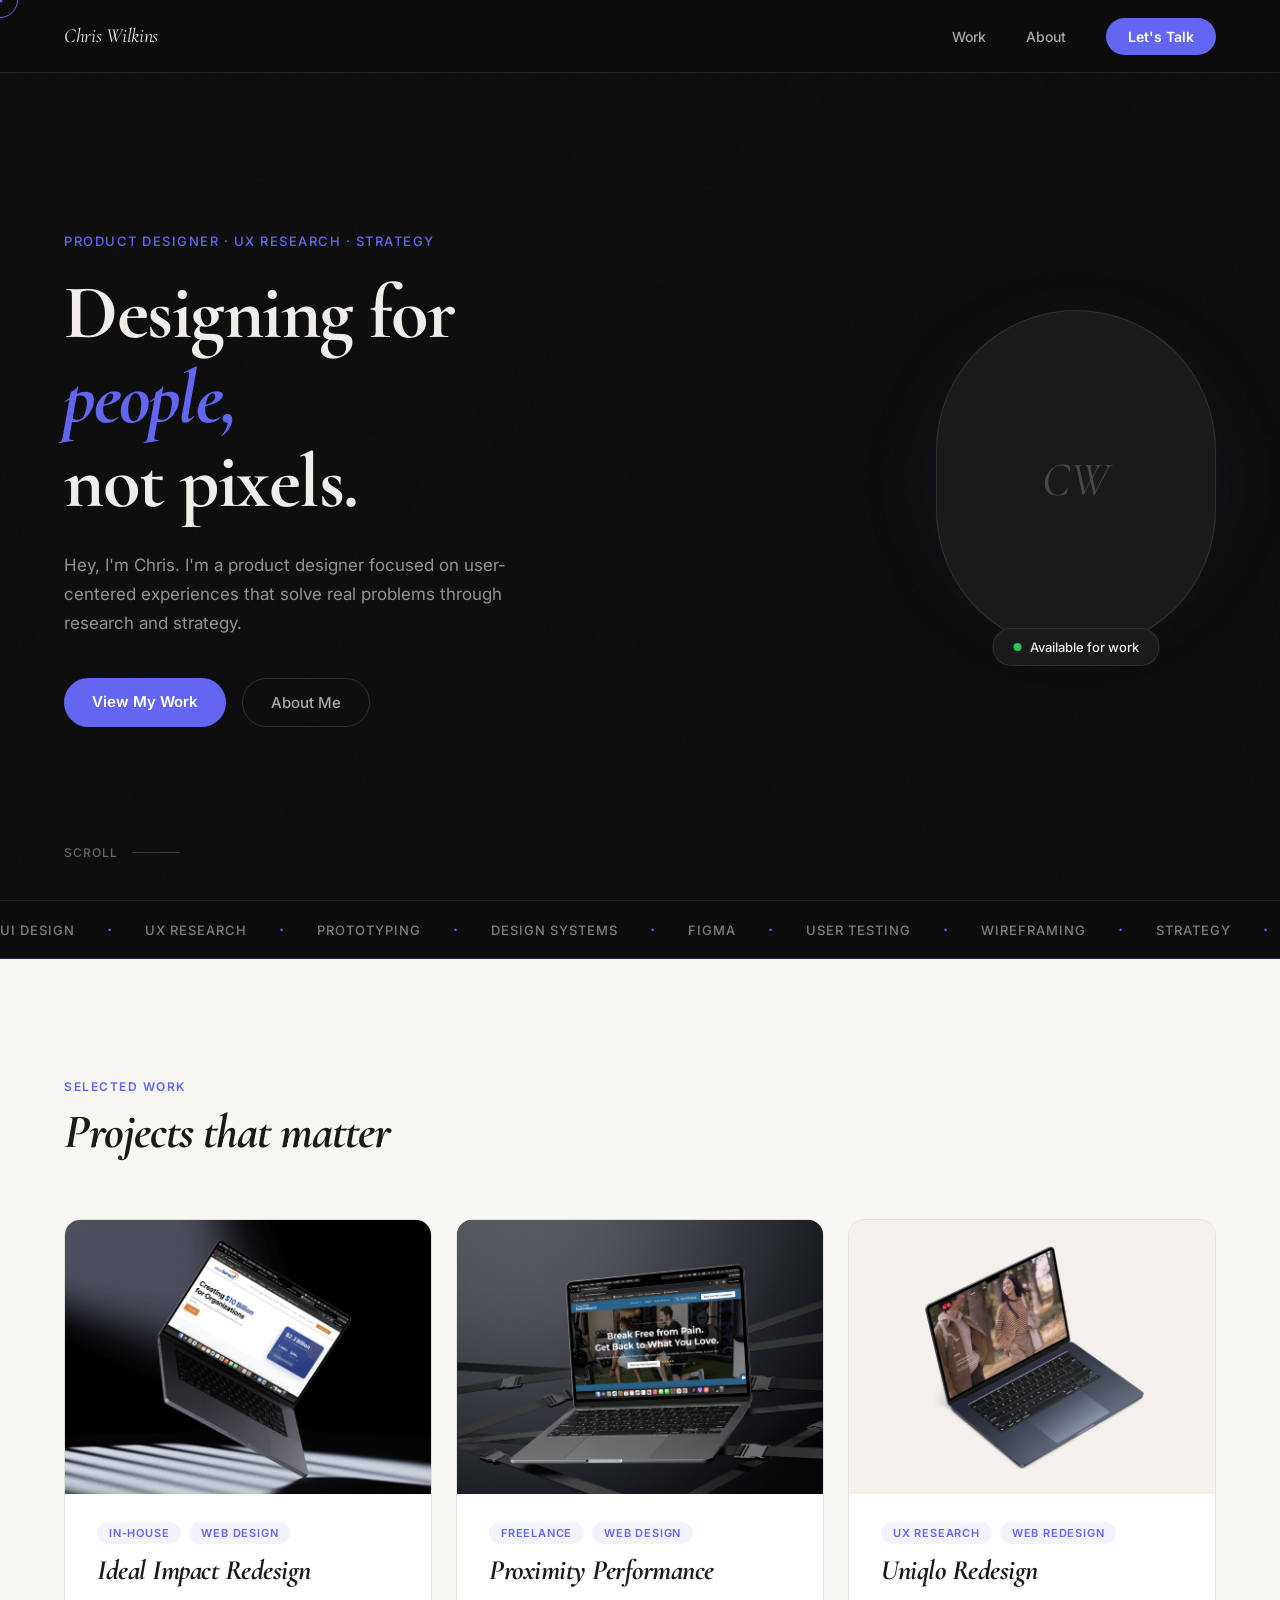
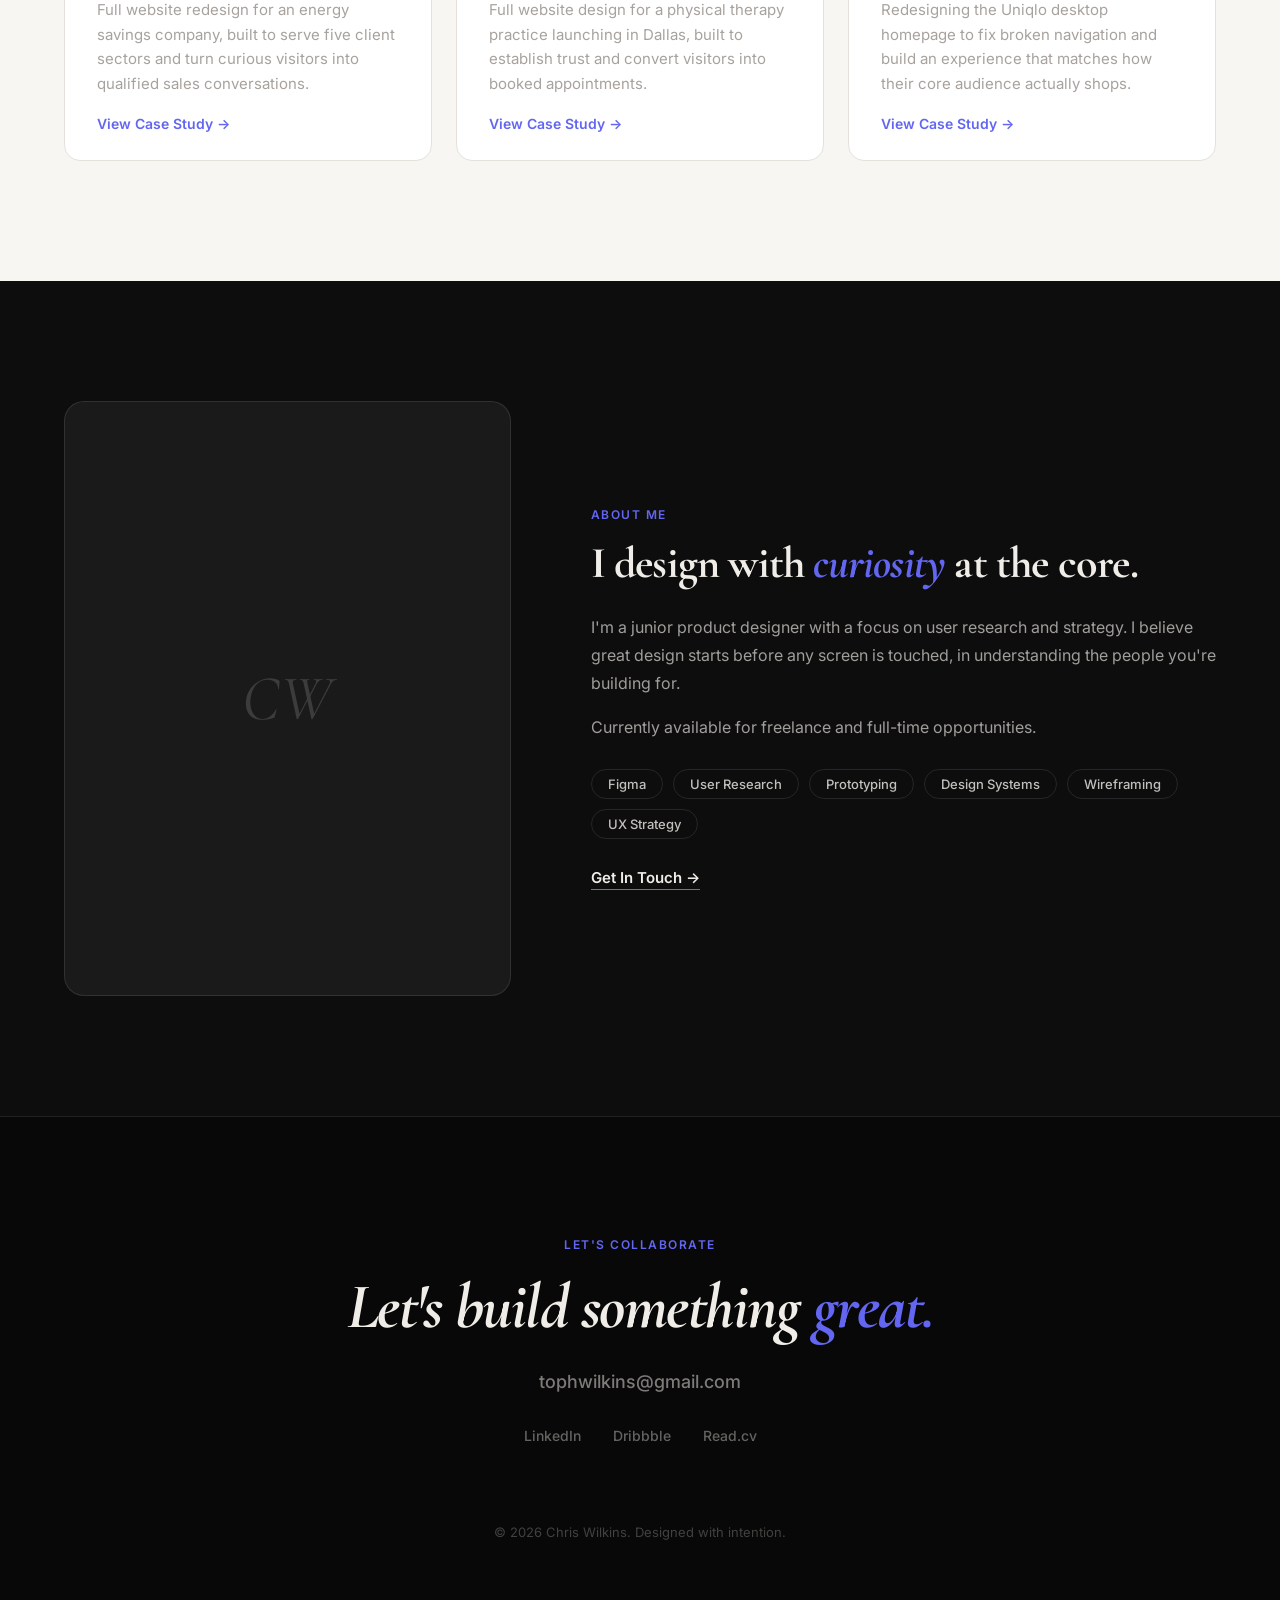
==== commit 55d92ac4: "Rebuild portfolio with updated home, work, and case study pages Co-Authored-By: Claude Sonnet 4.6 <n" ====
--- a/index.html
+++ b/index.html
@@ -3,7 +3,7 @@
 <head>
   <meta charset="UTF-8" />
   <meta name="viewport" content="width=device-width, initial-scale=1.0"/>
-  <title>Chris Wilkins Junior Product Designer</title>
+  <title>Chris Wilkins | Product Designer</title>
   <link href="https://fonts.googleapis.com/css2?family=Cormorant+Garamond:ital,wght@0,600;1,400;1,600;1,700&family=Inter:wght@400;500;600&display=swap" rel="stylesheet">
   <link rel="stylesheet" href="style.css">
 </head>
@@ -33,13 +33,13 @@
   <section class="hero">
     <div class="hero__inner">
       <div class="hero__text">
-        <p class="hero__eyebrow">Junior Product Designer · UX Design · Strategy</p>
+        <p class="hero__eyebrow">Product Designer · UX Research · Strategy</p>
         <h1 class="hero__heading">
           <span class="hero__line" data-delay="0">Designing for</span>
           <span class="hero__line hero__line--italic" data-delay="120">people,</span>
           <span class="hero__line" data-delay="240">not pixels.</span>
         </h1>
-        <p class="hero__sub">Hey, I'm Chris, a product designer focused on user-centered experiences that solve real problems through research and strategy.</p>
+        <p class="hero__sub">Hey, I'm Chris. I'm a product designer focused on user-centered experiences that solve real problems through research and strategy.</p>
         <div class="hero__actions">
           <a href="#work" class="hero__btn-primary">View My Work</a>
           <a href="#about" class="hero__btn-ghost">About Me</a>
@@ -110,40 +110,24 @@
 
       <div class="work__grid">
 
-        <a href="#" class="work__card work__card--large">
-          <div class="work__card-image" style="background-color: #1a1a2e;">
-            <div class="work__card-img-placeholder">🎬</div>
+        <a href="ideal-impact.html" class="work__card">
+          <div class="work__card-image" style="background-color: #0a1628;">
+            <img src="img/ideal-impact-thumb.png" alt="Ideal Impact Redesign" class="work__card-img" style="object-position: center;">
           </div>
           <div class="work__card-content">
             <div class="work__card-tags">
-              <span class="work__tag">UI/UX</span>
-              <span class="work__tag">Mobile App</span>
-              <span class="work__tag">Google Certificate Project</span>
+              <span class="work__tag">In-House</span>
+              <span class="work__tag">Web Design</span>
             </div>
-            <h3 class="work__card-title">Movies App</h3>
-            <p class="work__card-desc">A ticketing and discovery app designed around how people actually choose what to watch.</p>
+            <h3 class="work__card-title">Ideal Impact Redesign</h3>
+            <p class="work__card-desc">Full website redesign for an energy savings company, built to serve five client sectors and turn curious visitors into qualified sales conversations.</p>
             <span class="work__card-link">View Case Study →</span>
           </div>
         </a>
 
-        <a href="#" class="work__card">
-          <div class="work__card-image" style="background-color: #f5f0eb;">
-            <div class="work__card-img-placeholder">🛍</div>
-          </div>
-          <div class="work__card-content">
-            <div class="work__card-tags">
-              <span class="work__tag">Redesign</span>
-              <span class="work__tag">E-commerce</span>
-            </div>
-            <h3 class="work__card-title">Uniqlo Redesign</h3>
-            <p class="work__card-desc">Reimagining the Uniqlo homepage to reduce friction and better surface the brand's minimalist identity.</p>
-            <span class="work__card-link">View Case Study →</span>
-          </div>
-        </a>
-
-        <a href="#" class="work__card">
+        <a href="proximity-performance.html" class="work__card">
           <div class="work__card-image" style="background-color: #0f2027;">
-            <div class="work__card-img-placeholder">⚡</div>
+            <img src="img/proximity-thumb.png" alt="Proximity Performance" class="work__card-img">
           </div>
           <div class="work__card-content">
             <div class="work__card-tags">
@@ -151,7 +135,22 @@
               <span class="work__tag">Web Design</span>
             </div>
             <h3 class="work__card-title">Proximity Performance</h3>
-            <p class="work__card-desc">Full web design for a new Physical Therapy practice built to convert visitors into clients.</p>
+            <p class="work__card-desc">Full website design for a physical therapy practice launching in Dallas, built to establish trust and convert visitors into booked appointments.</p>
+            <span class="work__card-link">View Case Study →</span>
+          </div>
+        </a>
+
+        <a href="uniqlo.html" class="work__card">
+          <div class="work__card-image" style="background-color: #f5f0eb;">
+            <img src="img/uniqlo-solution-1.png" alt="Uniqlo Redesign" class="work__card-img" style="object-position: center;">
+          </div>
+          <div class="work__card-content">
+            <div class="work__card-tags">
+              <span class="work__tag">UX Research</span>
+              <span class="work__tag">Web Redesign</span>
+            </div>
+            <h3 class="work__card-title">Uniqlo Redesign</h3>
+            <p class="work__card-desc">Redesigning the Uniqlo desktop homepage to fix broken navigation and build an experience that matches how their core audience actually shops.</p>
             <span class="work__card-link">View Case Study →</span>
           </div>
         </a>
@@ -171,7 +170,7 @@
       <div class="about__right">
         <p class="about__eyebrow">About Me</p>
         <h2 class="about__heading">I design with <em>curiosity</em> at the core.</h2>
-        <p class="about__bio">I'm a junior product designer with a focus on user research and strategy. I believe great design starts before any screen is touched in understanding the people you're building for.</p>
+        <p class="about__bio">I'm a junior product designer with a focus on user research and strategy. I believe great design starts before any screen is touched, in understanding the people you're building for.</p>
         <p class="about__bio">Currently available for freelance and full-time opportunities.</p>
         <div class="about__skills">
           <span class="about__skill">Figma</span>
@@ -193,7 +192,9 @@
       <h2 class="footer__heading">Let's build something <em>great.</em></h2>
       <a href="mailto:tophwilkins@gmail.com" class="footer__email">tophwilkins@gmail.com</a>
       <div class="footer__links">
-        <a href="https://www.linkedin.com/in/chris-wilkins-b003361a0/">LinkedIn</a>
+        <a href="#">LinkedIn</a>
+        <a href="#">Dribbble</a>
+        <a href="#">Read.cv</a>
       </div>
       <p class="footer__copy">© 2026 Chris Wilkins. Designed with intention.</p>
     </div>
--- a/style.css
+++ b/style.css
@@ -444,8 +444,7 @@
 
 .work__grid {
   display: grid;
-  grid-template-columns: 1fr 1fr;
-  grid-template-rows: auto auto;
+  grid-template-columns: repeat(3, 1fr);
   gap: 24px;
 }
 
@@ -494,6 +493,19 @@
 .work__card-img-placeholder {
   font-size: 56px;
   opacity: 0.4;
+}
+
+.work__card-img {
+  width: 100%;
+  height: 100%;
+  object-fit: cover;
+  object-position: center top;
+  display: block;
+  transition: transform 0.4s ease;
+}
+
+.work__card:hover .work__card-img {
+  transform: scale(1.04);
 }
 
 .work__card-content {
@@ -761,7 +773,7 @@
   .hero__actions      { justify-content: center; }
   .hero__visual       { margin-top: 40px; }
   .hero__scroll       { left: 50%; transform: translateX(-50%); }
-  .work__card--large  { grid-template-columns: 1fr; }
+  .work__grid         { grid-template-columns: repeat(2, 1fr); }
   .about__inner       { grid-template-columns: 1fr; gap: 48px; }
   .about__photo       { max-width: 320px; max-height: 420px; margin: 0 auto; }
 }
@@ -861,8 +873,6 @@
   .work               { padding: 80px 20px; }
   .work__heading      { font-size: 36px; }
   .work__grid         { grid-template-columns: 1fr; }
-  .work__card--large  { grid-column: 1; grid-template-columns: 1fr; }
-  .work__card--large .work__card-image { min-height: 220px; }
 
   /* About */
   .about              { padding: 80px 20px; }
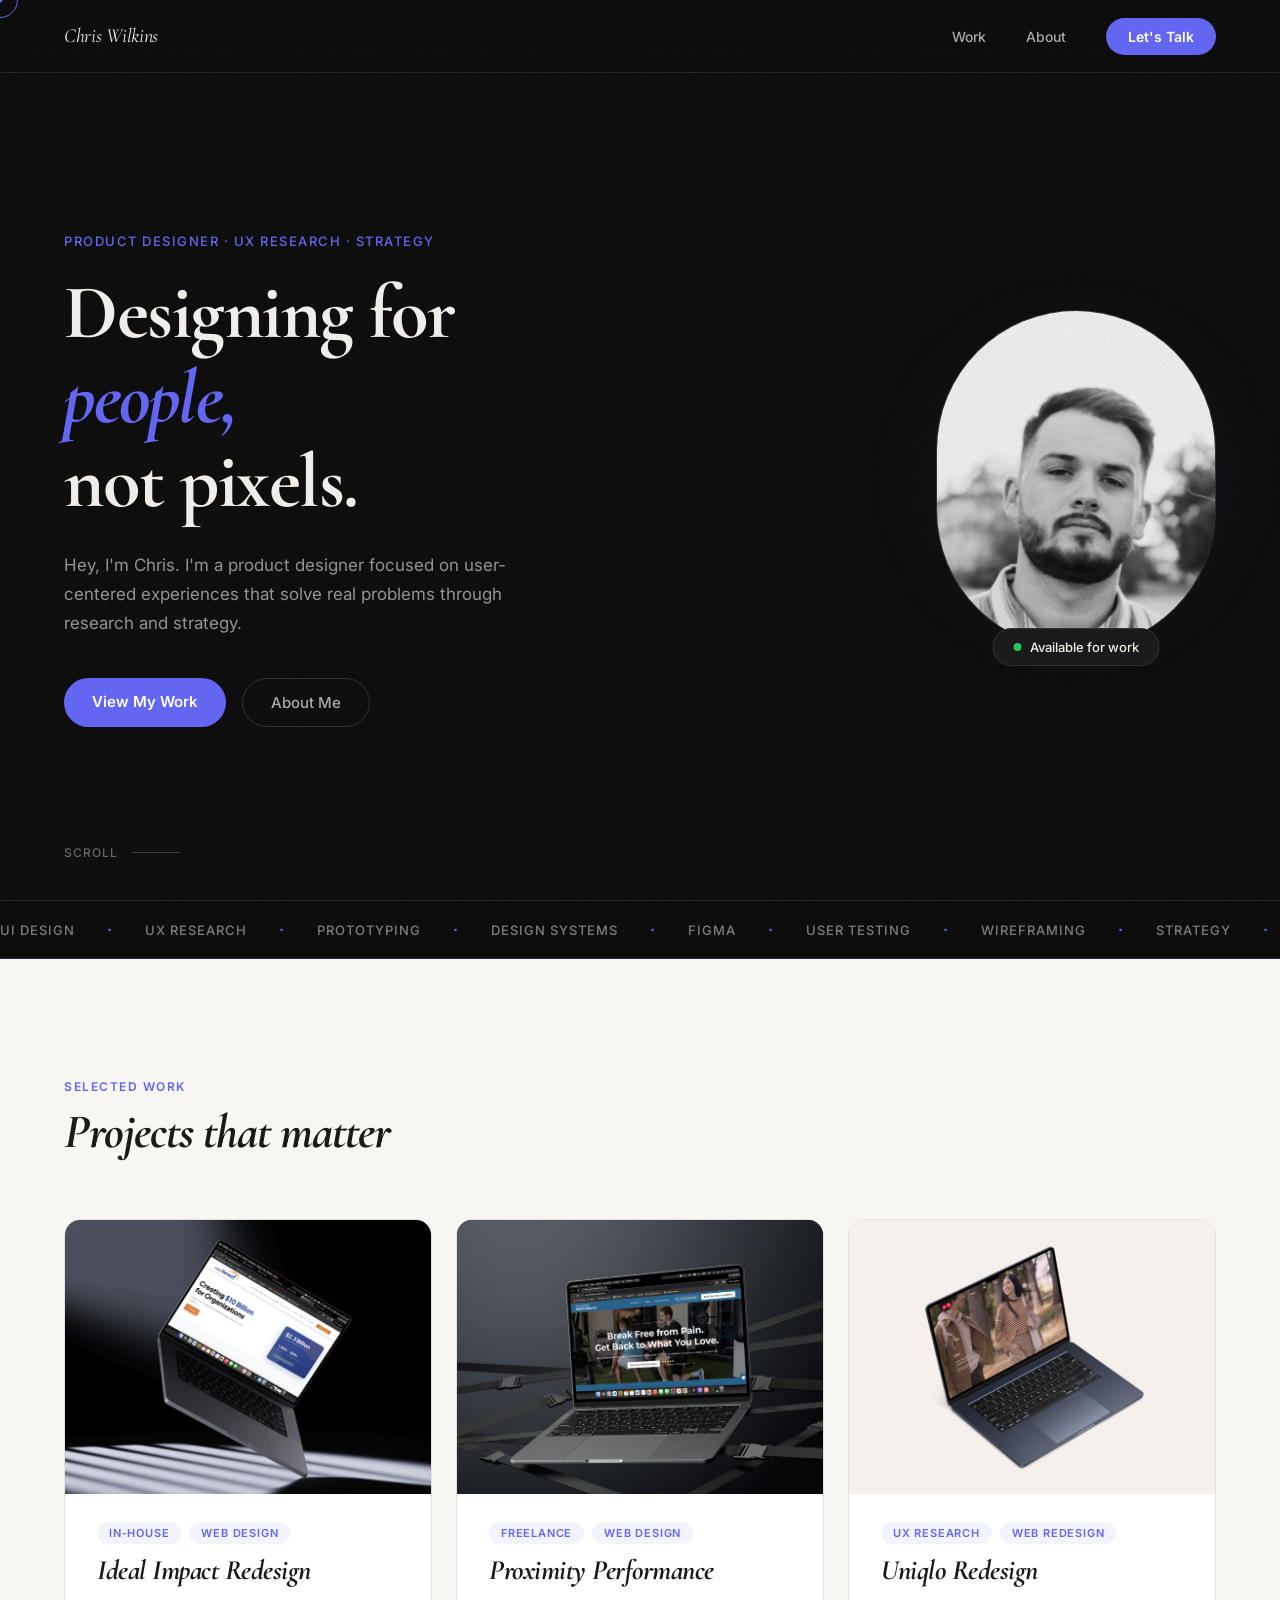
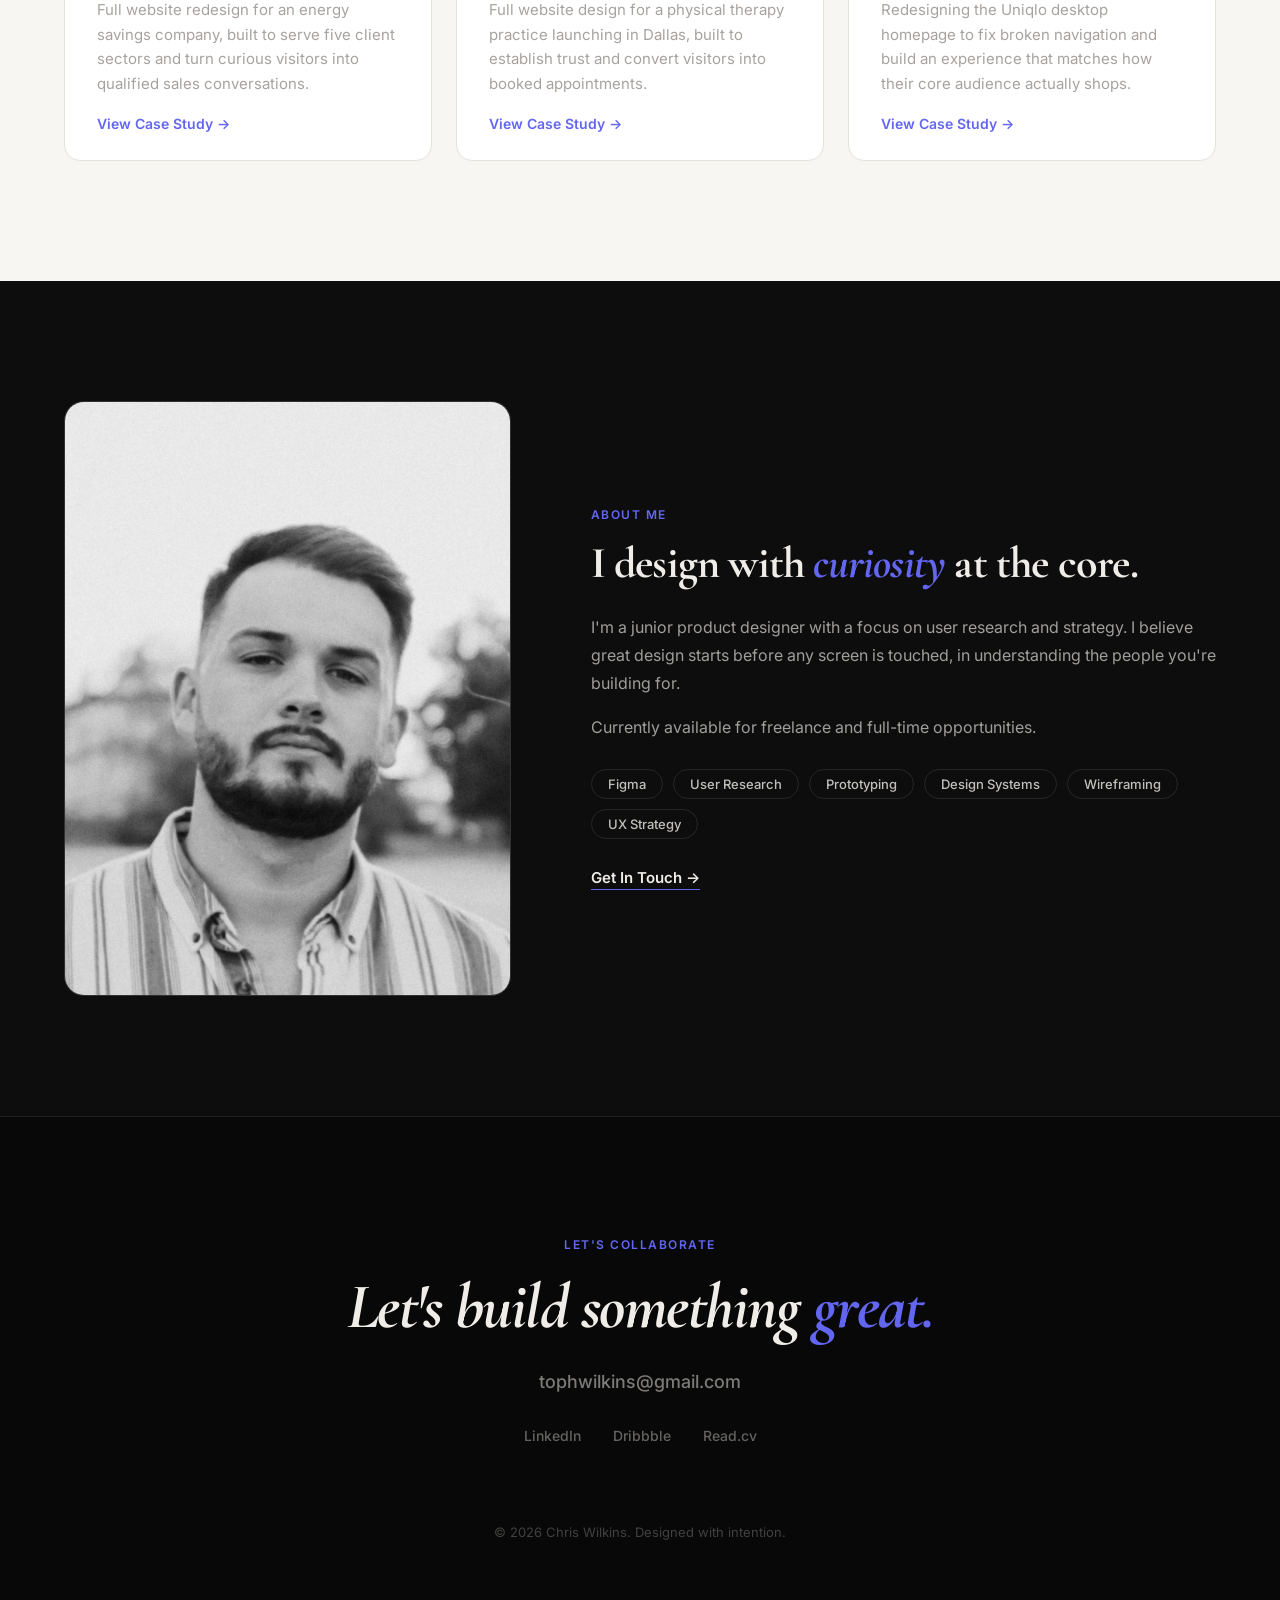
==== commit 6153f160: "Add headshot photo to hero and about section" ====
--- a/index.html
+++ b/index.html
@@ -48,7 +48,7 @@
       <div class="hero__visual">
         <div class="hero__blob"></div>
         <div class="hero__avatar">
-          <div class="hero__avatar-placeholder">CW</div>
+          <img src="img/headshot.jpeg" alt="Chris Wilkins" class="hero__avatar-img">
         </div>
         <div class="hero__badge">
           <span class="hero__badge-dot"></span>
@@ -164,7 +164,7 @@
     <div class="about__inner">
       <div class="about__left">
         <div class="about__photo">
-          <div class="about__photo-placeholder">CW</div>
+          <img src="img/headshot.jpeg" alt="Chris Wilkins" class="about__photo-img">
         </div>
       </div>
       <div class="about__right">
--- a/style.css
+++ b/style.css
@@ -308,6 +308,14 @@
   font-style: italic;
   font-size: 48px;
   color: rgba(255,255,255,0.2);
+}
+
+.hero__avatar-img,
+.about__photo-img {
+  width: 100%;
+  height: 100%;
+  object-fit: cover;
+  object-position: center top;
 }
 
 .hero__badge {
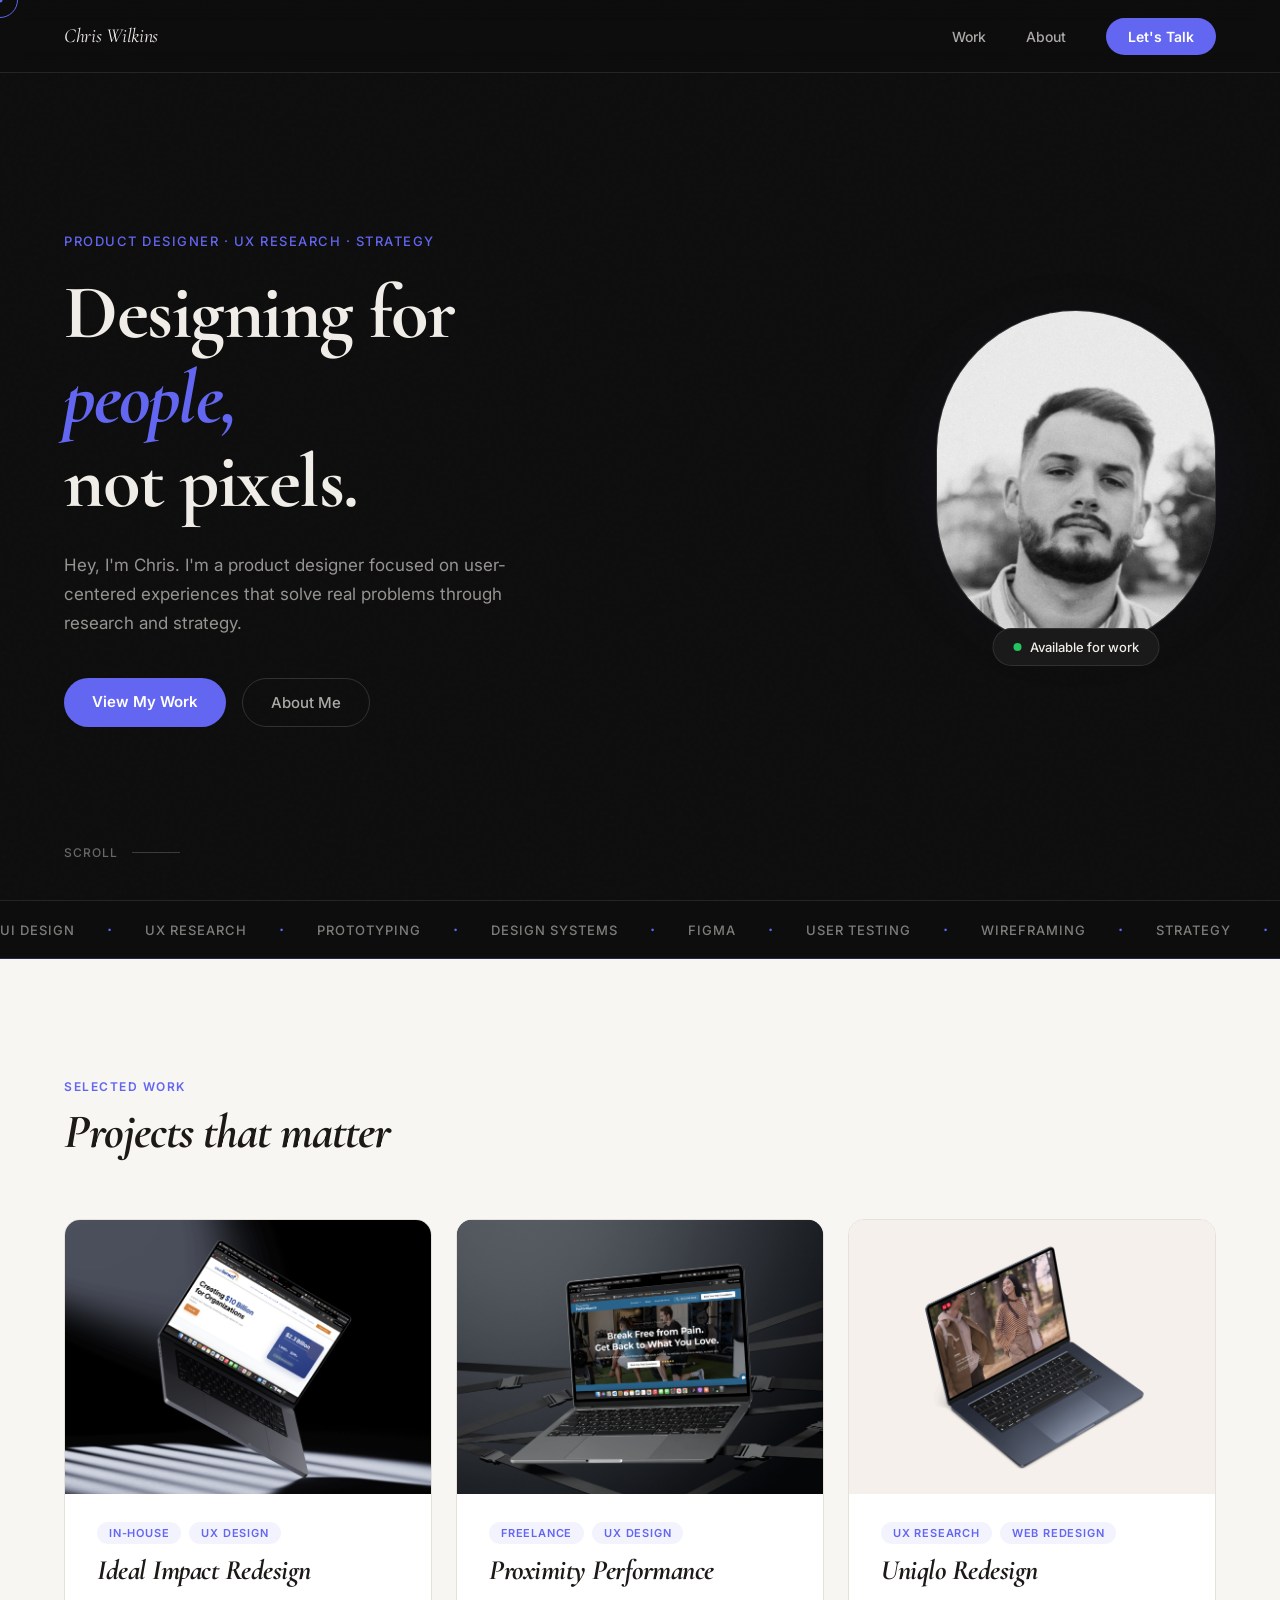
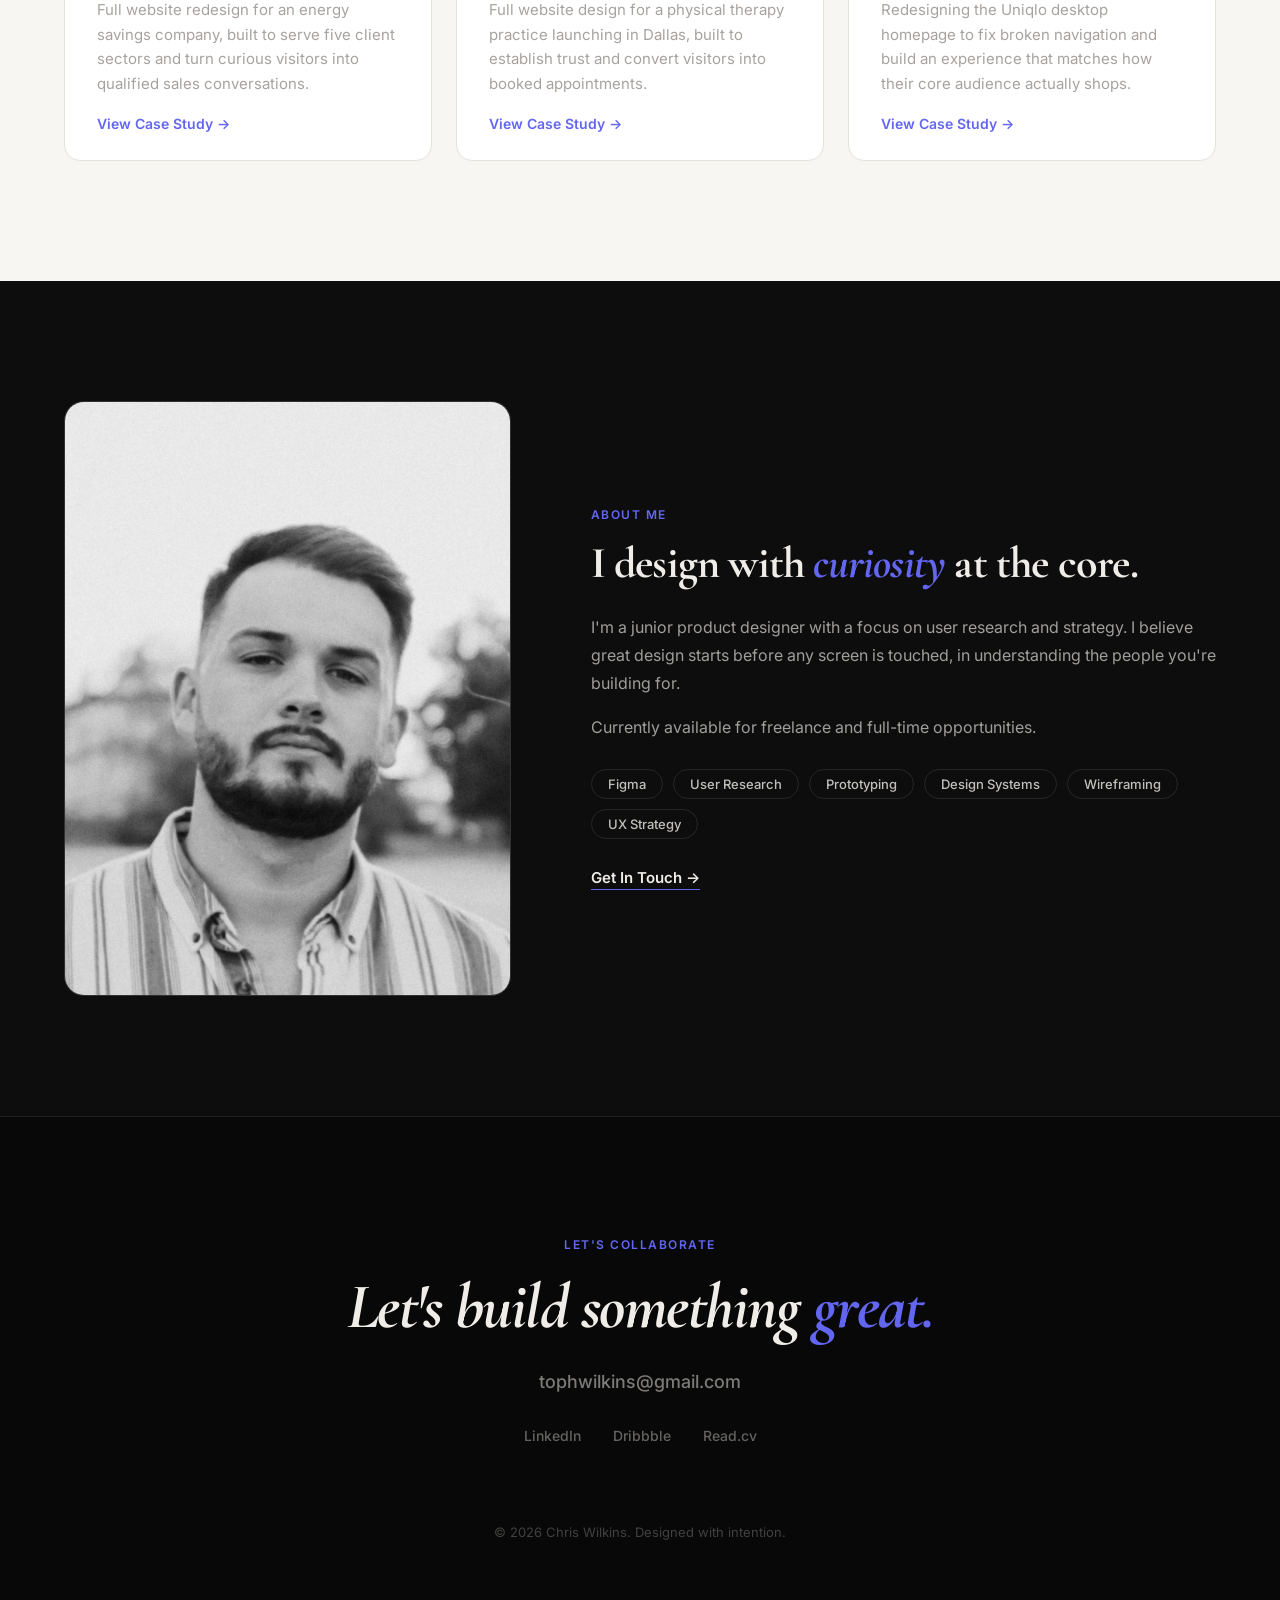
==== commit 4d6c3ac8: "Update index.html" ====
--- a/index.html
+++ b/index.html
@@ -117,7 +117,7 @@
           <div class="work__card-content">
             <div class="work__card-tags">
               <span class="work__tag">In-House</span>
-              <span class="work__tag">Web Design</span>
+              <span class="work__tag">UX Design</span>
             </div>
             <h3 class="work__card-title">Ideal Impact Redesign</h3>
             <p class="work__card-desc">Full website redesign for an energy savings company, built to serve five client sectors and turn curious visitors into qualified sales conversations.</p>
@@ -132,7 +132,7 @@
           <div class="work__card-content">
             <div class="work__card-tags">
               <span class="work__tag">Freelance</span>
-              <span class="work__tag">Web Design</span>
+              <span class="work__tag">UX Design</span>
             </div>
             <h3 class="work__card-title">Proximity Performance</h3>
             <p class="work__card-desc">Full website design for a physical therapy practice launching in Dallas, built to establish trust and convert visitors into booked appointments.</p>
